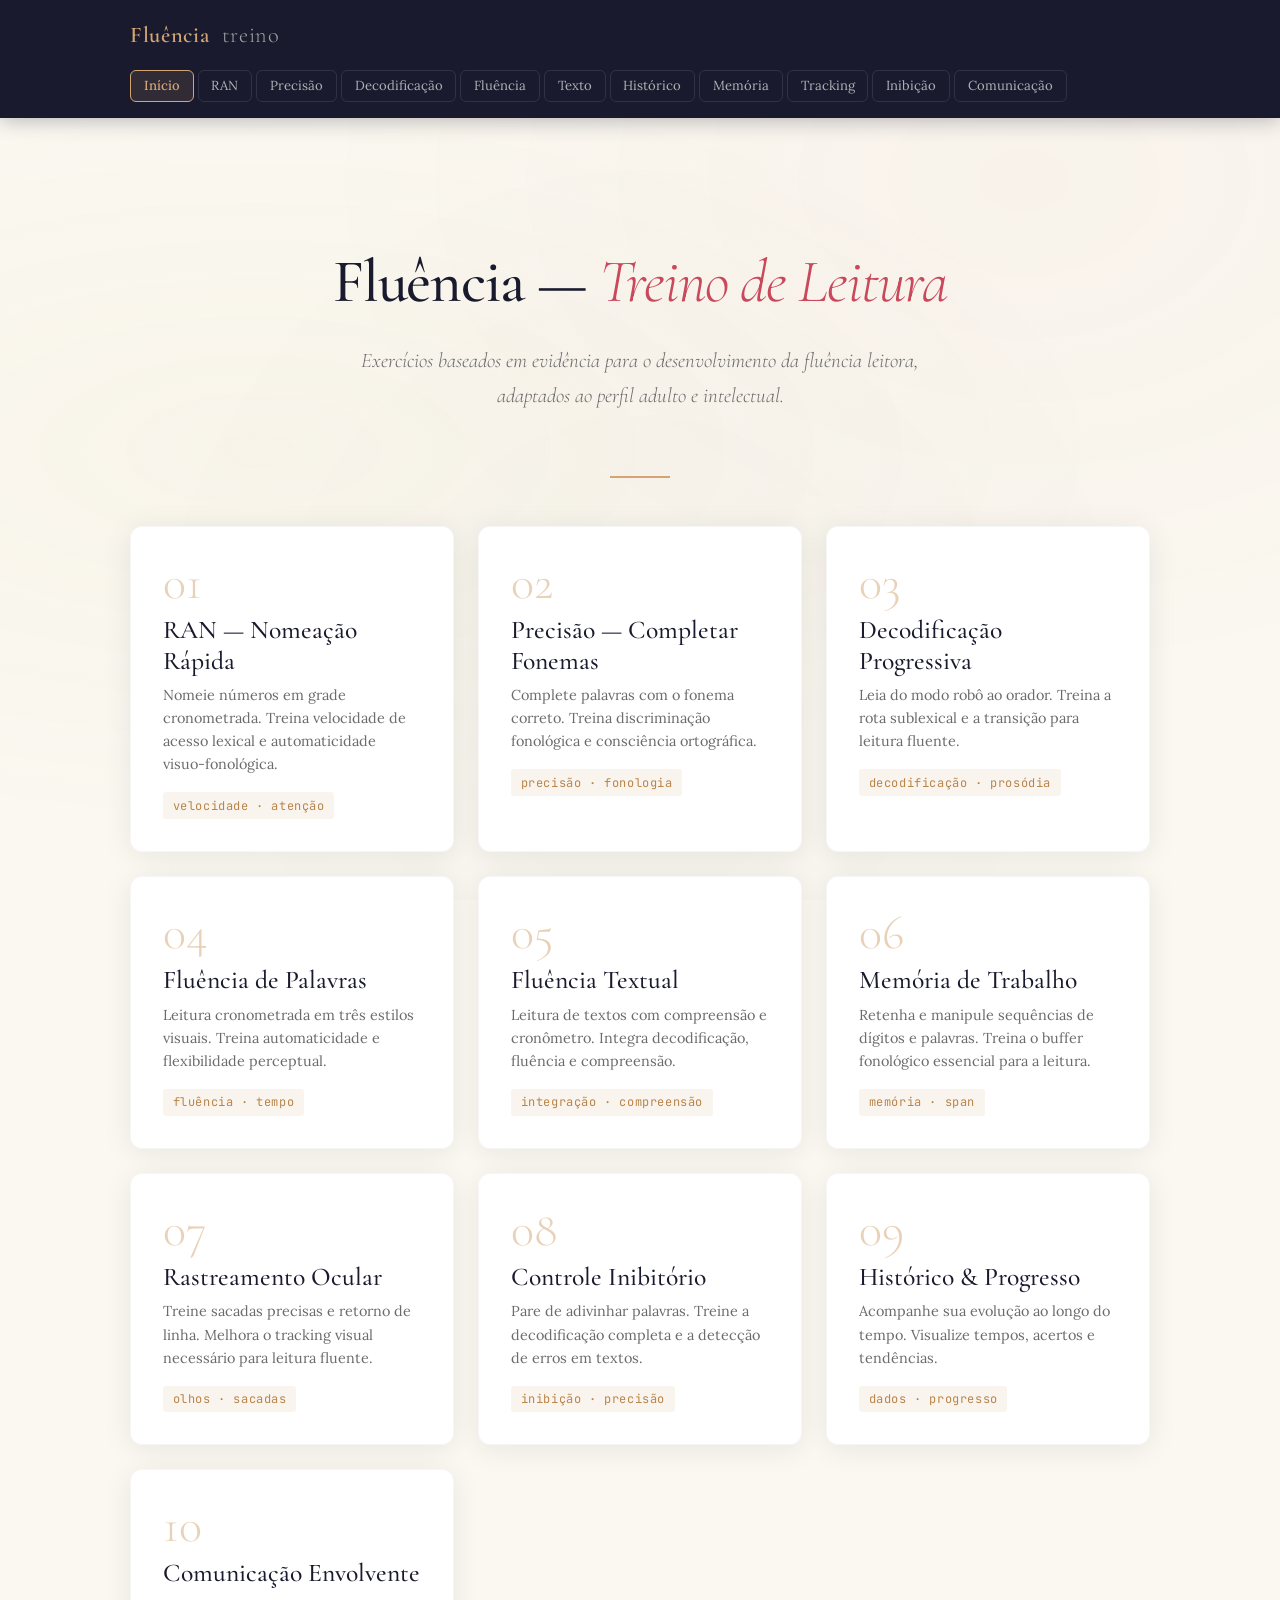
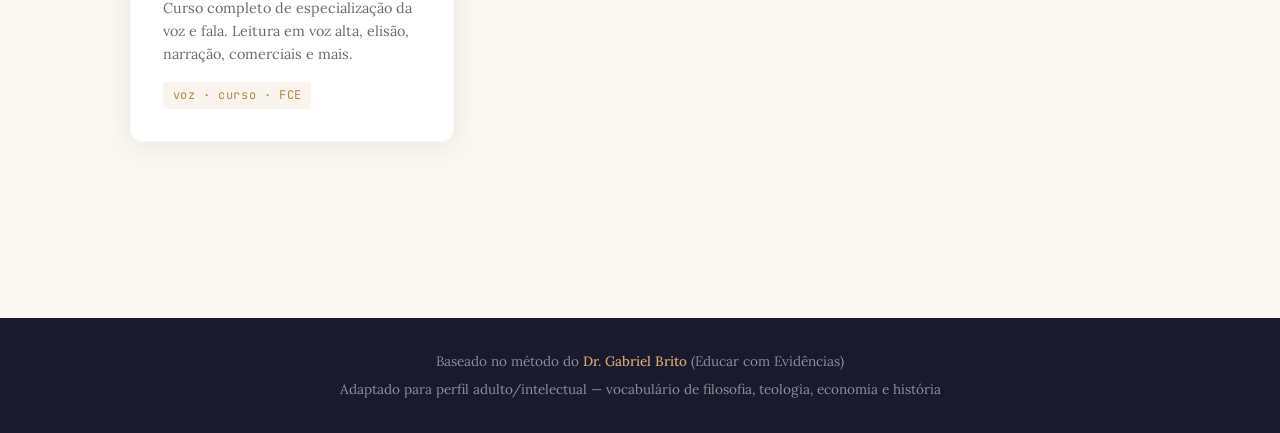
==== index.html @ 3cef6887 "Initial commit: dyslexiapp Co-Authored-By: Claude Opus 4.6 (1M context) <noreply@anthropic.com>" ====
<!DOCTYPE html>
<html lang="pt-BR">
<head>
<meta charset="UTF-8">
<meta name="viewport" content="width=device-width, initial-scale=1.0">
<title>Fluência — Treino de Leitura</title>
<link rel="preconnect" href="https://fonts.googleapis.com">
<link rel="preconnect" href="https://fonts.gstatic.com" crossorigin>
<link href="https://fonts.googleapis.com/css2?family=Cormorant+Garamond:ital,wght@0,300;0,400;0,500;0,600;0,700;1,400;1,500&family=JetBrains+Mono:wght@400;500;700&family=Lora:ital,wght@0,400;0,500;0,600;0,700;1,400;1,500&display=swap" rel="stylesheet">
<link rel="stylesheet" href="css/style.css">
</head>
<body>

<!-- ═══════════════════════════════════════════
     HEADER
     ═══════════════════════════════════════════ -->
<header>
  <div class="container">
    <div class="logo" onclick="showSection('home')">Fluência <span>treino</span></div>
    <nav id="main-nav">
      <button onclick="showSection('home')" class="active" data-section="home">Início</button>
      <button onclick="showSection('ran')" data-section="ran">RAN</button>
      <button onclick="showSection('precisao')" data-section="precisao">Precisão</button>
      <button onclick="showSection('decodificacao')" data-section="decodificacao">Decodificação</button>
      <button onclick="showSection('fluencia')" data-section="fluencia">Fluência</button>
      <button onclick="showSection('texto')" data-section="texto">Texto</button>
      <button onclick="showSection('historico')" data-section="historico">Histórico</button>
      <button onclick="showSection('memoria')" data-section="memoria">Memória</button>
      <button onclick="showSection('tracking')" data-section="tracking">Tracking</button>
      <button onclick="showSection('inibicao')" data-section="inibicao">Inibição</button>
      <button onclick="window.location.href='comunicacao-envolvente.html'" data-section="fce">Comunicação</button>
    </nav>
  </div>
</header>

<!-- ═══════════════════════════════════════════
     HOME
     ═══════════════════════════════════════════ -->
<div class="container">
  <section id="sec-home" class="section active">
    <div class="hero">
      <h1>Fluência — <em>Treino de Leitura</em></h1>
      <p class="hero-subtitle">Exercícios baseados em evidência para o desenvolvimento da fluência leitora, adaptados ao perfil adulto e intelectual.</p>
    </div>

    <div class="cards-grid">
      <div class="card" onclick="showSection('ran')">
        <div class="card-number">01</div>
        <h3>RAN — Nomeação Rápida</h3>
        <p>Nomeie números em grade cronometrada. Treina velocidade de acesso lexical e automaticidade visuo-fonológica.</p>
        <span class="card-tag">velocidade · atenção</span>
      </div>
      <div class="card" onclick="showSection('precisao')">
        <div class="card-number">02</div>
        <h3>Precisão — Completar Fonemas</h3>
        <p>Complete palavras com o fonema correto. Treina discriminação fonológica e consciência ortográfica.</p>
        <span class="card-tag">precisão · fonologia</span>
      </div>
      <div class="card" onclick="showSection('decodificacao')">
        <div class="card-number">03</div>
        <h3>Decodificação Progressiva</h3>
        <p>Leia do modo robô ao orador. Treina a rota sublexical e a transição para leitura fluente.</p>
        <span class="card-tag">decodificação · prosódia</span>
      </div>
      <div class="card" onclick="showSection('fluencia')">
        <div class="card-number">04</div>
        <h3>Fluência de Palavras</h3>
        <p>Leitura cronometrada em três estilos visuais. Treina automaticidade e flexibilidade perceptual.</p>
        <span class="card-tag">fluência · tempo</span>
      </div>
      <div class="card" onclick="showSection('texto')">
        <div class="card-number">05</div>
        <h3>Fluência Textual</h3>
        <p>Leitura de textos com compreensão e cronômetro. Integra decodificação, fluência e compreensão.</p>
        <span class="card-tag">integração · compreensão</span>
      </div>
      <div class="card" onclick="showSection('memoria')">
        <div class="card-number">06</div>
        <h3>Memória de Trabalho</h3>
        <p>Retenha e manipule sequências de dígitos e palavras. Treina o buffer fonológico essencial para a leitura.</p>
        <span class="card-tag">memória · span</span>
      </div>
      <div class="card" onclick="showSection('tracking')">
        <div class="card-number">07</div>
        <h3>Rastreamento Ocular</h3>
        <p>Treine sacadas precisas e retorno de linha. Melhora o tracking visual necessário para leitura fluente.</p>
        <span class="card-tag">olhos · sacadas</span>
      </div>
      <div class="card" onclick="showSection('inibicao')">
        <div class="card-number">08</div>
        <h3>Controle Inibitório</h3>
        <p>Pare de adivinhar palavras. Treine a decodificação completa e a detecção de erros em textos.</p>
        <span class="card-tag">inibição · precisão</span>
      </div>
      <div class="card" onclick="showSection('historico')">
        <div class="card-number">09</div>
        <h3>Histórico & Progresso</h3>
        <p>Acompanhe sua evolução ao longo do tempo. Visualize tempos, acertos e tendências.</p>
        <span class="card-tag">dados · progresso</span>
      </div>
      <div class="card" onclick="window.location.href='comunicacao-envolvente.html'">
        <div class="card-number">10</div>
        <h3>Comunicação Envolvente</h3>
        <p>Curso completo de especialização da voz e fala. Leitura em voz alta, elisão, narração, comerciais e mais.</p>
        <span class="card-tag">voz · curso · FCE</span>
      </div>
    </div>
  </section>

  <!-- ═══════════════════════════════════════════
       RAN
       ═══════════════════════════════════════════ -->
  <section id="sec-ran" class="section">
    <button class="back-btn" onclick="showSection('home')">← Voltar ao início</button>
    <div class="section-header">
      <h2>RAN — Nomeação Automática Rápida</h2>
      <p>Leia cada número da esquerda para a direita, linha por linha, o mais rápido que puder. Cronometre do primeiro ao último item.</p>
    </div>

    <div class="module-selector" id="ran-levels">
      <button class="module-btn active" onclick="setRanLevel(0)">Nível 1</button>
      <button class="module-btn" onclick="setRanLevel(1)">Nível 2</button>
      <button class="module-btn" onclick="setRanLevel(2)">Nível 3</button>
    </div>

    <div class="info-box">
      <strong>Instrução:</strong> "Leia cada número da esquerda para a direita, linha por linha, sem pular nenhum. Comece quando disser <em>Já</em>."
    </div>

    <div class="ran-grid" id="ran-grid"></div>

    <div class="controls">
      <div class="timer-display" id="ran-timer">00:00.0</div>
      <button class="btn btn-primary" id="ran-start-btn" onclick="toggleRanTimer()">Iniciar</button>
      <button class="btn btn-outline" onclick="generateRan()">Nova ficha</button>
    </div>

    <div class="controls">
      <div class="counter">
        <span class="counter-label">Erros</span>
        <button onclick="adjustCounter('ran-errors', -1)">−</button>
        <span class="counter-value" id="ran-errors">0</span>
        <button onclick="adjustCounter('ran-errors', 1)">+</button>
      </div>
      <div class="counter">
        <span class="counter-label">Autocorr.</span>
        <button onclick="adjustCounter('ran-autocorr', -1)">−</button>
        <span class="counter-value" id="ran-autocorr">0</span>
        <button onclick="adjustCounter('ran-autocorr', 1)">+</button>
      </div>
      <button class="btn btn-gold btn-sm" onclick="saveRanAttempt()">Salvar tentativa</button>
    </div>

    <div class="history-section" id="ran-history"></div>
  </section>

  <!-- ═══════════════════════════════════════════
       PRECISÃO
       ═══════════════════════════════════════════ -->
  <section id="sec-precisao" class="section">
    <button class="back-btn" onclick="showSection('home')">← Voltar ao início</button>
    <div class="section-header">
      <h2>Precisão — Completar Fonemas</h2>
      <p>Complete cada palavra com o fonema correto. Clique na opção que preenche a lacuna.</p>
    </div>

    <div class="module-selector" id="precisao-modules"></div>

    <div id="precisao-score" class="score-display hidden">
      <span class="score-num" id="precisao-correct">0</span>
      <span class="score-total">/ <span id="precisao-total">0</span></span>
    </div>

    <div class="precisao-grid" id="precisao-grid"></div>

    <div class="controls">
      <button class="btn btn-outline" onclick="resetPrecisao()">Recomeçar</button>
      <button class="btn btn-gold" onclick="showPrecisaoAnswers()">Ver gabarito</button>
    </div>
  </section>

  <!-- ═══════════════════════════════════════════
       DECODIFICAÇÃO
       ═══════════════════════════════════════════ -->
  <section id="sec-decodificacao" class="section">
    <button class="back-btn" onclick="showSection('home')">← Voltar ao início</button>
    <div class="section-header">
      <h2>Decodificação Progressiva</h2>
      <p>Clique em cada palavra para revelá-la progressivamente: robô → orador → maiúsculas.</p>
    </div>

    <div class="module-selector" id="decode-modules"></div>

    <div class="info-box">
      <strong>Método:</strong> Clique em cada palavra para avançar. Primeiro leia como um <strong>robô</strong> (sílaba por sílaba), depois como um <strong>orador</strong> (fluente), depois em <strong>MAIÚSCULAS</strong>.
    </div>

    <div class="controls">
      <div class="timer-display" id="decode-timer">00:00.0</div>
      <button class="btn btn-primary" id="decode-start-btn" onclick="toggleDecodeTimer()">Iniciar</button>
      <button class="btn btn-outline" onclick="resetDecode()">Reiniciar</button>
    </div>

    <div class="decode-header">
      <span></span>
      <span>Robô</span>
      <span>Orador</span>
      <span>Maiúsculas</span>
    </div>
    <div class="decode-table" id="decode-table"></div>
  </section>

  <!-- ═══════════════════════════════════════════
       FLUÊNCIA DE PALAVRAS
       ═══════════════════════════════════════════ -->
  <section id="sec-fluencia" class="section">
    <button class="back-btn" onclick="showSection('home')">← Voltar ao início</button>
    <div class="section-header">
      <h2>Fluência de Palavras</h2>
      <p>Leia as palavras o mais rápido possível em cada estilo visual. Registre 3 tentativas.</p>
    </div>

    <div class="module-selector" id="fluencia-modules"></div>

    <div class="controls">
      <div class="timer-display" id="fluencia-timer">00:00.0</div>
      <button class="btn btn-primary" id="fluencia-start-btn" onclick="toggleFluenciaTimer()">Iniciar</button>
      <button class="btn btn-gold btn-sm" onclick="saveFluenciaAttempt()">Salvar tentativa</button>
    </div>

    <div class="attempt-tracker" id="fluencia-attempts">
      <div class="attempt-card active"><span class="attempt-label">Tentativa 1</span><span class="attempt-time" id="fluencia-t1">—</span><span class="attempt-stars" id="fluencia-s1"></span></div>
      <div class="attempt-card"><span class="attempt-label">Tentativa 2</span><span class="attempt-time" id="fluencia-t2">—</span><span class="attempt-stars" id="fluencia-s2"></span></div>
      <div class="attempt-card"><span class="attempt-label">Tentativa 3</span><span class="attempt-time" id="fluencia-t3">—</span><span class="attempt-stars" id="fluencia-s3"></span></div>
    </div>

    <div class="fluencia-columns" id="fluencia-columns"></div>
  </section>

  <!-- ═══════════════════════════════════════════
       FLUÊNCIA TEXTUAL
       ═══════════════════════════════════════════ -->
  <section id="sec-texto" class="section">
    <button class="back-btn" onclick="showSection('home')">← Voltar ao início</button>
    <div class="section-header">
      <h2>Fluência Textual + Compreensão</h2>
      <p>Leia o texto cronometrando. Após a leitura, responda às perguntas de compreensão.</p>
    </div>

    <div class="module-selector" id="texto-modules"></div>

    <div class="controls">
      <div class="timer-display" id="texto-timer">00:00.0</div>
      <button class="btn btn-primary" id="texto-start-btn" onclick="toggleTextoTimer()">Iniciar leitura</button>
      <button class="btn btn-rose btn-sm" onclick="finishTextoReading()">Terminei</button>
    </div>

    <div class="text-passage" id="texto-passage"></div>

    <div class="text-stats" id="texto-stats" style="display:none">
      <div class="text-stat"><span class="text-stat-value" id="texto-wpm">—</span><span class="text-stat-label">palavras/min</span></div>
      <div class="text-stat"><span class="text-stat-value" id="texto-words">—</span><span class="text-stat-label">palavras</span></div>
      <div class="text-stat"><span class="text-stat-value" id="texto-time-final">—</span><span class="text-stat-label">tempo</span></div>
    </div>

    <div class="questions-container" id="texto-questions"></div>

    <!-- Checklist Metacognitivo -->
    <div class="checklist" id="checklist-section" style="display:none">
      <h3>Checklist Metacognitivo</h3>
      <div id="checklist-items"></div>
      <div class="mt-3">
        <button class="btn btn-gold" onclick="saveChecklist()">Salvar autoavaliação</button>
      </div>
    </div>
  </section>

  <!-- ═══════════════════════════════════════════
       MEMÓRIA DE TRABALHO
       ═══════════════════════════════════════════ -->
  <section id="sec-memoria" class="section">
    <button class="back-btn" onclick="showSection('home')">← Voltar ao início</button>
    <div class="section-header">
      <h2>Memória de Trabalho</h2>
      <p>Retenha sequências na memória e reproduza-as. A dificuldade aumenta progressivamente.</p>
    </div>

    <div class="module-selector" id="memoria-levels">
      <button class="module-btn active" onclick="setMemoriaLevel(0)">Span Direto (dígitos)</button>
      <button class="module-btn" onclick="setMemoriaLevel(1)">Span Inverso (dígitos)</button>
      <button class="module-btn" onclick="setMemoriaLevel(2)">Span de Palavras</button>
    </div>

    <div class="info-box" id="memoria-info">
      <strong>Instrução:</strong> Observe a sequência que aparecerá. Quando ela desaparecer, digite os itens <strong>na mesma ordem</strong>.
    </div>

    <div class="span-progress" id="memoria-progress"></div>

    <div class="memoria-display" id="memoria-display">
      <span class="memoria-ready">Pressione "Iniciar" para começar</span>
    </div>

    <div class="memoria-input-row" id="memoria-inputs"></div>

    <div class="controls" style="justify-content: center;">
      <button class="btn btn-primary" id="memoria-start-btn" onclick="startMemoria()">Iniciar</button>
      <button class="btn btn-gold btn-sm" id="memoria-check-btn" onclick="checkMemoria()" style="display:none">Verificar</button>
    </div>

    <div class="memoria-stats" id="memoria-stats" style="display:none">
      <div class="memoria-stat"><span class="memoria-stat-value" id="mem-span-max">—</span><span class="memoria-stat-label">span máximo</span></div>
      <div class="memoria-stat"><span class="memoria-stat-value" id="mem-acertos">—</span><span class="memoria-stat-label">acertos</span></div>
      <div class="memoria-stat"><span class="memoria-stat-value" id="mem-tentativas">—</span><span class="memoria-stat-label">tentativas</span></div>
    </div>

    <div class="history-section" id="memoria-history"></div>
  </section>

  <!-- ═══════════════════════════════════════════
       RASTREAMENTO OCULAR
       ═══════════════════════════════════════════ -->
  <section id="sec-tracking" class="section">
    <button class="back-btn" onclick="showSection('home')">← Voltar ao início</button>
    <div class="section-header">
      <h2>Rastreamento Ocular</h2>
      <p>Treine sacadas precisas, busca visual e retorno de linha para leitura mais fluente.</p>
    </div>

    <div class="module-selector" id="tracking-levels">
      <button class="module-btn active" onclick="setTrackingLevel(0)">Trilha Numérica</button>
      <button class="module-btn" onclick="setTrackingLevel(1)">Trilha Alternada (A1B2)</button>
      <button class="module-btn" onclick="setTrackingLevel(2)">Leitura Guiada</button>
    </div>

    <div class="info-box" id="tracking-info">
      <strong>Instrução:</strong> Encontre e clique nos números em <strong>ordem crescente</strong> (1, 2, 3...) o mais rápido possível.
    </div>

    <div class="controls">
      <div class="timer-display" id="tracking-timer">00:00.0</div>
      <button class="btn btn-primary" id="tracking-start-btn" onclick="toggleTrackingTimer()">Iniciar</button>
      <button class="btn btn-outline" onclick="resetTracking()">Nova trilha</button>
      <div class="counter">
        <span class="counter-label">Erros</span>
        <span class="counter-value" id="tracking-errors">0</span>
      </div>
    </div>

    <div id="tracking-area"></div>

    <div class="controls" style="display:none" id="tracking-save-row">
      <button class="btn btn-gold btn-sm" onclick="saveTrackingAttempt()">Salvar tentativa</button>
    </div>

    <div class="history-section" id="tracking-history"></div>
  </section>

  <!-- ═══════════════════════════════════════════
       CONTROLE INIBITÓRIO
       ═══════════════════════════════════════════ -->
  <section id="sec-inibicao" class="section">
    <button class="back-btn" onclick="showSection('home')">← Voltar ao início</button>
    <div class="section-header">
      <h2>Controle Inibitório</h2>
      <p>Treine a resistência à adivinhação e force a decodificação completa de cada palavra.</p>
    </div>

    <div class="module-selector" id="inibicao-levels">
      <button class="module-btn active" onclick="setInibicaoLevel(0)">Pseudopalavras</button>
      <button class="module-btn" onclick="setInibicaoLevel(1)">Pares Mínimos</button>
      <button class="module-btn" onclick="setInibicaoLevel(2)">Caça-erros</button>
    </div>

    <div class="info-box" id="inibicao-info">
      <strong>Instrução:</strong> Leia cada pseudopalavra em voz alta, sílaba por sílaba. Clique após ler para marcar como lida.
    </div>

    <div class="controls" id="inibicao-controls">
      <div class="timer-display" id="inibicao-timer">00:00.0</div>
      <button class="btn btn-primary" id="inibicao-start-btn" onclick="toggleInibicaoTimer()">Iniciar</button>
      <button class="btn btn-outline" onclick="resetInibicao()">Recomeçar</button>
    </div>

    <div id="inibicao-area"></div>

    <div id="inibicao-score" class="score-display hidden" style="margin-top:1rem">
      <span class="score-num" id="inibicao-correct">0</span>
      <span class="score-total">/ <span id="inibicao-total">0</span></span>
    </div>

    <div class="controls" style="display:none" id="inibicao-save-row">
      <button class="btn btn-gold btn-sm" onclick="saveInibicaoAttempt()">Salvar tentativa</button>
    </div>

    <div class="history-section" id="inibicao-history"></div>
  </section>

  <!-- ═══════════════════════════════════════════
       HISTÓRICO
       ═══════════════════════════════════════════ -->
  <section id="sec-historico" class="section">
    <button class="back-btn" onclick="showSection('home')">← Voltar ao início</button>
    <div class="section-header">
      <h2>Histórico & Progresso</h2>
      <p>Acompanhe a evolução dos seus tempos e acertos ao longo das sessões.</p>
    </div>

    <div class="module-selector">
      <button class="module-btn active" onclick="showHistory('ran')" id="hist-btn-ran">RAN</button>
      <button class="module-btn" onclick="showHistory('precisao')" id="hist-btn-precisao">Precisão</button>
      <button class="module-btn" onclick="showHistory('fluencia')" id="hist-btn-fluencia">Fluência</button>
      <button class="module-btn" onclick="showHistory('texto')" id="hist-btn-texto">Texto</button>
    </div>

    <div id="historico-content"></div>

    <div class="mt-3">
      <button class="btn btn-outline btn-sm" onclick="exportData()">Exportar dados (JSON)</button>
      <button class="btn btn-outline btn-sm" onclick="clearHistory()" style="margin-left:0.5rem; color: var(--rose);">Limpar histórico</button>
    </div>
  </section>
</div>

<!-- ═══════════════════════════════════════════
     FOOTER
     ═══════════════════════════════════════════ -->
<footer>
  <p>Baseado no método do <strong>Dr. Gabriel Brito</strong> (Educar com Evidências)</p>
  <p style="margin-top:0.3rem;">Adaptado para perfil adulto/intelectual — vocabulário de filosofia, teologia, economia e história</p>
</footer>

<!-- ═══════════════════════════════════════════
     JAVASCRIPT
     ═══════════════════════════════════════════ -->
<script src="js/data.js"></script>
<script src="js/timer.js"></script>
<script src="js/ran.js"></script>
<script src="js/precisao.js"></script>
<script src="js/decodificacao.js"></script>
<script src="js/fluencia.js"></script>
<script src="js/texto.js"></script>
<script src="js/historico.js"></script>
<script src="js/app.js"></script>
</body>
</html>
---- css/style.css ----
/* ═══════════════════════════════════════════
   DESIGN SYSTEM — SCHOLARLY WARMTH
   ═══════════════════════════════════════════ */
:root {
  --navy: #1a1a2e;
  --navy-light: #2a2a4a;
  --navy-muted: #3d3d5c;
  --gold: #d4a574;
  --gold-light: #e8c9a0;
  --gold-dark: #b8854a;
  --cream: #faf8f0;
  --cream-dark: #f0ead8;
  --cream-deeper: #e6dfc8;
  --rose: #c9485b;
  --rose-light: #d4707f;
  --rose-muted: #e8a0aa;
  --green: #5a8a6a;
  --green-light: #7aaa8a;
  --text: #2c2c2c;
  --text-muted: #6b6b6b;
  --text-light: #999;
  --shadow-soft: 0 2px 20px rgba(26,26,46,0.06);
  --shadow-card: 0 4px 30px rgba(26,26,46,0.08);
  --shadow-hover: 0 8px 40px rgba(26,26,46,0.12);
  --radius: 6px;
  --radius-lg: 12px;
  --transition: 0.3s cubic-bezier(0.4, 0, 0.2, 1);
  --font-display: 'Cormorant Garamond', Georgia, serif;
  --font-body: 'Lora', Georgia, serif;
  --font-mono: 'JetBrains Mono', 'Courier New', monospace;
}

*, *::before, *::after { box-sizing: border-box; margin: 0; padding: 0; }

html { scroll-behavior: smooth; }

body {
  font-family: var(--font-body);
  background: var(--cream);
  color: var(--text);
  line-height: 1.7;
  font-size: 16px;
  min-height: 100vh;
  overflow-x: hidden;
}

/* Subtle parchment texture overlay */
body::before {
  content: '';
  position: fixed;
  inset: 0;
  background:
    radial-gradient(ellipse at 20% 50%, rgba(212,165,116,0.04) 0%, transparent 60%),
    radial-gradient(ellipse at 80% 20%, rgba(201,72,91,0.03) 0%, transparent 50%),
    radial-gradient(ellipse at 50% 80%, rgba(26,26,46,0.02) 0%, transparent 60%);
  pointer-events: none;
  z-index: 0;
}

/* ═══════════════════════════════════════════
   TYPOGRAPHY
   ═══════════════════════════════════════════ */
h1, h2, h3, h4 { font-family: var(--font-display); font-weight: 500; line-height: 1.2; }
h1 { font-size: clamp(2.2rem, 5vw, 3.8rem); letter-spacing: -0.02em; }
h2 { font-size: clamp(1.6rem, 3vw, 2.4rem); letter-spacing: -0.01em; }
h3 { font-size: clamp(1.2rem, 2vw, 1.6rem); }

/* ═══════════════════════════════════════════
   LAYOUT
   ═══════════════════════════════════════════ */
.container {
  max-width: 1100px;
  margin: 0 auto;
  padding: 0 clamp(1rem, 4vw, 2.5rem);
  position: relative;
  z-index: 1;
}

/* ═══════════════════════════════════════════
   HEADER & NAV
   ═══════════════════════════════════════════ */
header {
  background: var(--navy);
  color: var(--cream);
  padding: 1rem 0;
  position: sticky;
  top: 0;
  z-index: 100;
  box-shadow: 0 2px 20px rgba(26,26,46,0.3);
}

header .container {
  display: flex;
  align-items: center;
  justify-content: space-between;
  gap: 1rem;
  flex-wrap: wrap;
}

.logo {
  font-family: var(--font-display);
  font-size: 1.4rem;
  font-weight: 600;
  color: var(--gold);
  cursor: pointer;
  letter-spacing: 0.03em;
  white-space: nowrap;
}

.logo span { color: var(--cream); font-weight: 300; opacity: 0.6; margin-left: 0.3em; }

nav { display: flex; gap: 0.25rem; flex-wrap: wrap; }

nav button {
  font-family: var(--font-body);
  font-size: 0.82rem;
  padding: 0.4rem 0.8rem;
  border: 1px solid rgba(255,255,255,0.1);
  background: transparent;
  color: rgba(255,255,255,0.65);
  border-radius: var(--radius);
  cursor: pointer;
  transition: var(--transition);
  white-space: nowrap;
}

nav button:hover { color: var(--gold-light); border-color: var(--gold); background: rgba(212,165,116,0.08); }
nav button.active { color: var(--gold); border-color: var(--gold); background: rgba(212,165,116,0.12); font-weight: 500; }

/* ═══════════════════════════════════════════
   HERO / HOME
   ═══════════════════════════════════════════ */
.hero {
  padding: clamp(3rem, 8vw, 6rem) 0 clamp(2rem, 5vw, 4rem);
  text-align: center;
  position: relative;
}

.hero::after {
  content: '';
  position: absolute;
  bottom: 0;
  left: 50%;
  transform: translateX(-50%);
  width: 60px;
  height: 2px;
  background: var(--gold);
}

.hero h1 {
  color: var(--navy);
  margin-bottom: 0.4em;
}

.hero h1 em {
  font-style: italic;
  color: var(--rose);
  font-weight: 300;
}

.hero-subtitle {
  font-family: var(--font-display);
  font-size: clamp(1rem, 2vw, 1.3rem);
  color: var(--text-muted);
  max-width: 600px;
  margin: 0 auto;
  font-weight: 300;
  font-style: italic;
}

/* ═══════════════════════════════════════════
   CARDS GRID
   ═══════════════════════════════════════════ */
.cards-grid {
  display: grid;
  grid-template-columns: repeat(auto-fill, minmax(300px, 1fr));
  gap: 1.5rem;
  padding: clamp(2rem, 4vw, 3rem) 0;
}

.card {
  background: white;
  border-radius: var(--radius-lg);
  padding: 2rem;
  box-shadow: var(--shadow-card);
  cursor: pointer;
  transition: var(--transition);
  border: 1px solid rgba(26,26,46,0.04);
  position: relative;
  overflow: hidden;
}

.card::before {
  content: '';
  position: absolute;
  top: 0;
  left: 0;
  right: 0;
  height: 3px;
  background: linear-gradient(90deg, var(--gold), var(--rose));
  opacity: 0;
  transition: var(--transition);
}

.card:hover {
  transform: translateY(-4px);
  box-shadow: var(--shadow-hover);
}

.card:hover::before { opacity: 1; }

.card-number {
  font-family: var(--font-display);
  font-size: 3rem;
  font-weight: 300;
  color: var(--gold);
  line-height: 1;
  margin-bottom: 0.5rem;
  opacity: 0.5;
}

.card h3 { color: var(--navy); margin-bottom: 0.5rem; }

.card p { font-size: 0.9rem; color: var(--text-muted); line-height: 1.6; }

.card-tag {
  display: inline-block;
  margin-top: 1rem;
  font-size: 0.75rem;
  font-family: var(--font-mono);
  color: var(--gold-dark);
  background: rgba(212,165,116,0.12);
  padding: 0.2rem 0.6rem;
  border-radius: 3px;
  letter-spacing: 0.05em;
}

/* ═══════════════════════════════════════════
   SECTIONS (Exercise Pages)
   ═══════════════════════════════════════════ */
.section {
  display: none;
  padding: 2rem 0 4rem;
  animation: fadeIn 0.4s ease;
}

.section.active { display: block; }

@keyframes fadeIn { from { opacity: 0; transform: translateY(10px); } to { opacity: 1; transform: translateY(0); } }

.section-header {
  margin-bottom: 2rem;
  padding-bottom: 1.5rem;
  border-bottom: 1px solid var(--cream-deeper);
}

.section-header h2 { color: var(--navy); margin-bottom: 0.3rem; }

.section-header p { color: var(--text-muted); font-size: 0.95rem; }

.back-btn {
  font-family: var(--font-body);
  font-size: 0.85rem;
  color: var(--text-muted);
  background: none;
  border: none;
  cursor: pointer;
  padding: 0.3rem 0;
  margin-bottom: 1rem;
  display: inline-flex;
  align-items: center;
  gap: 0.4rem;
  transition: var(--transition);
}

.back-btn:hover { color: var(--navy); }

/* ═══════════════════════════════════════════
   MODULE SELECTOR
   ═══════════════════════════════════════════ */
.module-selector {
  display: flex;
  gap: 0.5rem;
  flex-wrap: wrap;
  margin-bottom: 2rem;
}

.module-btn {
  font-family: var(--font-body);
  font-size: 0.75rem;
  padding: 0.35rem 0.7rem;
  border: 1px solid var(--cream-deeper);
  background: white;
  color: var(--text-muted);
  border-radius: var(--radius);
  cursor: pointer;
  transition: var(--transition);
}

.module-selector { gap: 0.35rem; }

.module-btn:hover { border-color: var(--gold); color: var(--gold-dark); }
.module-btn.active { border-color: var(--navy); background: var(--navy); color: var(--cream); }

/* Language groups inside module selectors */
.module-group {
  width: 100%;
  margin-bottom: 1rem;
}
.module-group:last-child { margin-bottom: 0; }
.module-group-label {
  font-family: var(--font-display);
  font-size: 0.85rem;
  font-weight: 600;
  color: var(--navy-muted);
  text-transform: uppercase;
  letter-spacing: 0.08em;
  margin-bottom: 0.4rem;
  padding-bottom: 0.25rem;
  border-bottom: 1px solid var(--cream-deeper);
}
.module-group-buttons {
  display: flex;
  gap: 0.35rem;
  flex-wrap: wrap;
}

/* ═══════════════════════════════════════════
   RAN EXERCISE
   ═══════════════════════════════════════════ */
.ran-grid {
  display: grid;
  grid-template-columns: repeat(5, 1fr);
  gap: 0.5rem;
  margin: 1.5rem 0;
  max-width: 700px;
}

.ran-cell {
  font-family: var(--font-display);
  font-size: clamp(1.4rem, 3vw, 2rem);
  font-weight: 600;
  text-align: center;
  padding: 0.6rem 0.3rem;
  color: var(--navy);
  background: white;
  border-radius: var(--radius);
  border: 1px solid var(--cream-deeper);
  user-select: none;
  transition: var(--transition);
}

.ran-cell:hover { background: var(--cream-dark); }

.ran-row-num {
  font-family: var(--font-mono);
  font-size: 0.7rem;
  color: var(--text-light);
  display: flex;
  align-items: center;
  justify-content: center;
}

/* ═══════════════════════════════════════════
   TIMER & CONTROLS
   ═══════════════════════════════════════════ */
.controls {
  display: flex;
  align-items: center;
  gap: 1rem;
  flex-wrap: wrap;
  margin: 1.5rem 0;
}

.timer-display {
  font-family: var(--font-mono);
  font-size: 2rem;
  font-weight: 700;
  color: var(--navy);
  min-width: 120px;
  letter-spacing: 0.05em;
}

.timer-display.running { color: var(--rose); }

.btn {
  font-family: var(--font-body);
  font-size: 0.9rem;
  padding: 0.6rem 1.4rem;
  border: none;
  border-radius: var(--radius);
  cursor: pointer;
  transition: var(--transition);
  font-weight: 500;
}

.btn-primary {
  background: var(--navy);
  color: var(--cream);
}

.btn-primary:hover { background: var(--navy-light); }

.btn-gold {
  background: var(--gold);
  color: var(--navy);
}

.btn-gold:hover { background: var(--gold-dark); color: white; }

.btn-outline {
  background: transparent;
  color: var(--navy);
  border: 1px solid var(--cream-deeper);
}

.btn-outline:hover { border-color: var(--navy); }

.btn-rose {
  background: var(--rose);
  color: white;
}

.btn-rose:hover { background: #b03a4c; }

.btn-sm { font-size: 0.8rem; padding: 0.4rem 0.8rem; }

.btn:disabled { opacity: 0.4; cursor: not-allowed; }

/* Counter */
.counter {
  display: inline-flex;
  align-items: center;
  gap: 0.3rem;
  background: white;
  border: 1px solid var(--cream-deeper);
  border-radius: var(--radius);
  padding: 0.2rem;
}

.counter-label {
  font-size: 0.75rem;
  color: var(--text-muted);
  padding: 0 0.5rem;
  font-family: var(--font-mono);
  text-transform: uppercase;
  letter-spacing: 0.08em;
}

.counter button {
  width: 30px;
  height: 30px;
  border: none;
  background: var(--cream);
  color: var(--navy);
  font-size: 1.1rem;
  border-radius: 4px;
  cursor: pointer;
  display: flex;
  align-items: center;
  justify-content: center;
  transition: var(--transition);
  font-family: var(--font-mono);
}

.counter button:hover { background: var(--cream-deeper); }

.counter-value {
  font-family: var(--font-mono);
  font-size: 1rem;
  font-weight: 700;
  min-width: 28px;
  text-align: center;
  color: var(--navy);
}

/* ═══════════════════════════════════════════
   PRECISÃO EXERCISE
   ═══════════════════════════════════════════ */
.precisao-grid {
  display: grid;
  grid-template-columns: repeat(auto-fill, minmax(280px, 1fr));
  gap: 0.8rem;
  margin: 1.5rem 0;
}

.precisao-item {
  display: flex;
  align-items: center;
  gap: 0.5rem;
  background: white;
  border: 1px solid var(--cream-deeper);
  border-radius: var(--radius);
  padding: 0.8rem 1rem;
  transition: var(--transition);
}

.precisao-item.correct { border-color: var(--green); background: rgba(90,138,106,0.05); }
.precisao-item.wrong { border-color: var(--rose); background: rgba(201,72,91,0.05); }

.precisao-word {
  font-family: var(--font-display);
  font-size: 1.2rem;
  font-weight: 600;
  color: var(--navy);
  flex: 1;
}

.precisao-word .blank {
  display: inline-block;
  width: 1.2em;
  border-bottom: 2px solid var(--gold);
  margin: 0 0.1em;
  text-align: center;
  color: var(--rose);
  font-weight: 700;
}

.precisao-options { display: flex; gap: 0.3rem; }

.precisao-opt {
  font-family: var(--font-mono);
  font-size: 0.85rem;
  font-weight: 700;
  padding: 0.3rem 0.7rem;
  border: 1.5px solid var(--cream-deeper);
  background: var(--cream);
  color: var(--navy);
  border-radius: 4px;
  cursor: pointer;
  transition: var(--transition);
}

.precisao-opt:hover { border-color: var(--gold); background: rgba(212,165,116,0.1); }
.precisao-opt.selected { border-color: var(--navy); background: var(--navy); color: var(--cream); }
.precisao-opt.correct-answer { border-color: var(--green); background: var(--green); color: white; }
.precisao-opt.wrong-answer { border-color: var(--rose); background: var(--rose); color: white; }
.precisao-opt:disabled { cursor: not-allowed; }

/* Score display */
.score-display {
  font-family: var(--font-display);
  font-size: 1.4rem;
  color: var(--navy);
  padding: 1rem 1.5rem;
  background: white;
  border-radius: var(--radius);
  display: inline-flex;
  align-items: center;
  gap: 0.5rem;
  box-shadow: var(--shadow-soft);
}

.score-display .score-num { font-weight: 700; color: var(--green); }
.score-display .score-total { color: var(--text-muted); }

/* ═══════════════════════════════════════════
   DECODIFICAÇÃO PROGRESSIVA
   ═══════════════════════════════════════════ */
.decode-table {
  width: 100%;
  margin: 1.5rem 0;
}

.decode-row {
  display: grid;
  grid-template-columns: 2rem 1fr 1fr 1fr;
  gap: 0.5rem;
  align-items: center;
  padding: 0.8rem 0;
  border-bottom: 1px solid var(--cream-deeper);
  transition: var(--transition);
  cursor: pointer;
}

.decode-row:hover { background: rgba(212,165,116,0.04); }

.decode-num {
  font-family: var(--font-mono);
  font-size: 0.7rem;
  color: var(--text-light);
}

.decode-robot {
  font-family: var(--font-mono);
  font-size: 1.05rem;
  color: var(--navy-muted);
  letter-spacing: 0.15em;
  opacity: 0.3;
  transition: var(--transition);
}

.decode-orator {
  font-family: var(--font-body);
  font-size: 1.1rem;
  color: var(--navy);
  font-style: italic;
  opacity: 0.3;
  transition: var(--transition);
}

.decode-upper {
  font-family: var(--font-display);
  font-size: 1.1rem;
  font-weight: 700;
  color: var(--navy);
  text-transform: uppercase;
  letter-spacing: 0.08em;
  opacity: 0.3;
  transition: var(--transition);
}

.decode-row.step-1 .decode-robot { opacity: 1; }
.decode-row.step-2 .decode-robot,
.decode-row.step-2 .decode-orator { opacity: 1; }
.decode-row.step-3 .decode-robot,
.decode-row.step-3 .decode-orator,
.decode-row.step-3 .decode-upper { opacity: 1; }

.decode-header {
  display: grid;
  grid-template-columns: 2rem 1fr 1fr 1fr;
  gap: 0.5rem;
  padding: 0.5rem 0;
  border-bottom: 2px solid var(--navy);
  margin-bottom: 0.5rem;
}

.decode-header span {
  font-family: var(--font-mono);
  font-size: 0.7rem;
  text-transform: uppercase;
  letter-spacing: 0.1em;
  color: var(--text-muted);
}

/* ═══════════════════════════════════════════
   FLUÊNCIA DE PALAVRAS
   ═══════════════════════════════════════════ */
.fluencia-columns {
  display: grid;
  grid-template-columns: repeat(3, 1fr);
  gap: 2rem;
  margin: 1.5rem 0;
}

.fluencia-col {
  background: white;
  border-radius: var(--radius-lg);
  padding: 1.5rem;
  box-shadow: var(--shadow-soft);
}

.fluencia-col-header {
  font-family: var(--font-mono);
  font-size: 0.7rem;
  text-transform: uppercase;
  letter-spacing: 0.1em;
  color: var(--text-light);
  margin-bottom: 1rem;
  padding-bottom: 0.5rem;
  border-bottom: 1px solid var(--cream-deeper);
}

.fluencia-word {
  padding: 0.35rem 0;
  font-size: 1.05rem;
  line-height: 1.5;
}

.fluencia-col:nth-child(1) .fluencia-word {
  font-family: var(--font-mono);
  text-transform: uppercase;
  font-weight: 700;
  font-size: 0.95rem;
  letter-spacing: 0.05em;
}

.fluencia-col:nth-child(2) .fluencia-word {
  font-family: var(--font-body);
}

.fluencia-col:nth-child(3) .fluencia-word {
  font-family: var(--font-body);
  font-style: italic;
}

.attempt-tracker {
  display: flex;
  gap: 1rem;
  margin: 1.5rem 0;
  flex-wrap: wrap;
}

.attempt-card {
  background: white;
  border: 1px solid var(--cream-deeper);
  border-radius: var(--radius);
  padding: 0.8rem 1.2rem;
  min-width: 140px;
  text-align: center;
}

.attempt-card.active { border-color: var(--gold); box-shadow: 0 0 0 3px rgba(212,165,116,0.15); }

.attempt-label {
  font-family: var(--font-mono);
  font-size: 0.65rem;
  text-transform: uppercase;
  letter-spacing: 0.1em;
  color: var(--text-light);
  display: block;
  margin-bottom: 0.3rem;
}

.attempt-time {
  font-family: var(--font-mono);
  font-size: 1.4rem;
  font-weight: 700;
  color: var(--navy);
}

.attempt-stars {
  color: var(--gold);
  font-size: 0.9rem;
  margin-top: 0.2rem;
}

/* ═══════════════════════════════════════════
   FLUÊNCIA TEXTUAL
   ═══════════════════════════════════════════ */
.text-passage {
  background: white;
  border-radius: var(--radius-lg);
  padding: 2rem 2.5rem;
  margin: 1.5rem 0;
  box-shadow: var(--shadow-soft);
  border-left: 3px solid var(--gold);
  font-size: 1.1rem;
  line-height: 2;
  color: var(--navy);
}

.text-stats {
  display: flex;
  gap: 2rem;
  margin: 1rem 0;
  flex-wrap: wrap;
}

.text-stat {
  text-align: center;
}

.text-stat-value {
  font-family: var(--font-mono);
  font-size: 1.8rem;
  font-weight: 700;
  color: var(--navy);
  display: block;
}

.text-stat-label {
  font-family: var(--font-mono);
  font-size: 0.65rem;
  text-transform: uppercase;
  letter-spacing: 0.1em;
  color: var(--text-light);
}

.questions-container {
  margin-top: 2rem;
  display: none;
}

.questions-container.visible { display: block; }

.question-item {
  background: white;
  border-radius: var(--radius);
  padding: 1.2rem 1.5rem;
  margin-bottom: 0.8rem;
  box-shadow: var(--shadow-soft);
}

.question-text {
  font-family: var(--font-display);
  font-size: 1.1rem;
  font-weight: 500;
  color: var(--navy);
  margin-bottom: 0.8rem;
}

.question-input {
  width: 100%;
  font-family: var(--font-body);
  font-size: 0.95rem;
  padding: 0.6rem 0.8rem;
  border: 1px solid var(--cream-deeper);
  border-radius: var(--radius);
  background: var(--cream);
  color: var(--text);
  outline: none;
  transition: var(--transition);
}

.question-input:focus { border-color: var(--gold); box-shadow: 0 0 0 3px rgba(212,165,116,0.15); }

/* ═══════════════════════════════════════════
   CHECKLIST METACOGNITIVO
   ═══════════════════════════════════════════ */
.checklist {
  background: white;
  border-radius: var(--radius-lg);
  padding: 2rem;
  box-shadow: var(--shadow-card);
  margin: 2rem 0;
}

.checklist h3 {
  color: var(--navy);
  margin-bottom: 1.5rem;
  padding-bottom: 0.8rem;
  border-bottom: 2px solid var(--cream-deeper);
}

.checklist-item {
  display: grid;
  grid-template-columns: 1fr auto;
  gap: 1rem;
  align-items: center;
  padding: 0.7rem 0;
  border-bottom: 1px solid var(--cream);
}

.checklist-text { font-size: 0.92rem; color: var(--text); }

.checklist-options {
  display: flex;
  gap: 0.3rem;
}

.checklist-opt {
  width: 36px;
  height: 36px;
  border: 1.5px solid var(--cream-deeper);
  border-radius: 4px;
  background: var(--cream);
  display: flex;
  align-items: center;
  justify-content: center;
  cursor: pointer;
  font-size: 0.8rem;
  transition: var(--transition);
  color: var(--text-muted);
}

.checklist-opt:hover { border-color: var(--gold); }

.checklist-opt.selected {
  border-color: var(--navy);
  background: var(--navy);
  color: var(--cream);
}

/* ═══════════════════════════════════════════
   HISTÓRICO
   ═══════════════════════════════════════════ */
.history-section {
  margin-top: 2rem;
  padding-top: 2rem;
  border-top: 1px solid var(--cream-deeper);
}

.history-section h3 { color: var(--navy); margin-bottom: 1rem; }

.history-chart {
  display: flex;
  align-items: flex-end;
  gap: 4px;
  height: 120px;
  padding: 0.5rem 0;
}

.history-bar {
  flex: 1;
  max-width: 40px;
  background: linear-gradient(to top, var(--gold), var(--gold-light));
  border-radius: 3px 3px 0 0;
  min-height: 4px;
  position: relative;
  transition: var(--transition);
}

.history-bar:hover { background: linear-gradient(to top, var(--navy), var(--navy-light)); }

.history-bar::after {
  content: attr(data-label);
  position: absolute;
  bottom: -20px;
  left: 50%;
  transform: translateX(-50%);
  font-family: var(--font-mono);
  font-size: 0.55rem;
  color: var(--text-light);
  white-space: nowrap;
}

.history-empty {
  padding: 2rem;
  text-align: center;
  color: var(--text-light);
  font-style: italic;
}

.history-table {
  width: 100%;
  border-collapse: collapse;
  margin-top: 1rem;
  font-size: 0.85rem;
}

.history-table th {
  font-family: var(--font-mono);
  font-size: 0.7rem;
  text-transform: uppercase;
  letter-spacing: 0.08em;
  color: var(--text-muted);
  padding: 0.5rem;
  text-align: left;
  border-bottom: 2px solid var(--cream-deeper);
}

.history-table td {
  padding: 0.5rem;
  border-bottom: 1px solid var(--cream);
}

/* ═══════════════════════════════════════════
   FOOTER
   ═══════════════════════════════════════════ */
footer {
  background: var(--navy);
  color: rgba(255,255,255,0.5);
  text-align: center;
  padding: 2rem;
  margin-top: 4rem;
  font-size: 0.85rem;
}

footer strong { color: var(--gold); font-weight: 500; }

footer .footer-links {
  margin-top: 0.8rem;
  display: flex;
  gap: 1rem;
  justify-content: center;
}

footer button {
  background: none;
  border: none;
  color: rgba(255,255,255,0.4);
  font-family: var(--font-body);
  font-size: 0.8rem;
  cursor: pointer;
  padding: 0.2rem;
  transition: var(--transition);
}

footer button:hover { color: var(--gold); }

/* ═══════════════════════════════════════════
   MEMÓRIA DE TRABALHO
   ═══════════════════════════════════════════ */
.memoria-display {
  display: flex;
  justify-content: center;
  align-items: center;
  min-height: 160px;
  background: white;
  border-radius: var(--radius-lg);
  box-shadow: var(--shadow-card);
  margin: 1.5rem 0;
  position: relative;
}

.memoria-item {
  font-family: var(--font-display);
  font-size: clamp(3rem, 8vw, 5rem);
  font-weight: 700;
  color: var(--navy);
  animation: memPop 0.3s ease;
}

@keyframes memPop { from { transform: scale(0.5); opacity: 0; } to { transform: scale(1); opacity: 1; } }

.memoria-item.word {
  font-size: clamp(1.8rem, 4vw, 2.8rem);
}

.memoria-ready {
  font-family: var(--font-display);
  font-size: 1.4rem;
  color: var(--text-muted);
  font-style: italic;
}

.memoria-input-row {
  display: flex;
  gap: 0.5rem;
  justify-content: center;
  flex-wrap: wrap;
  margin: 1.5rem 0;
}

.memoria-input {
  font-family: var(--font-mono);
  font-size: 1.4rem;
  font-weight: 700;
  width: 56px;
  height: 56px;
  text-align: center;
  border: 2px solid var(--cream-deeper);
  border-radius: var(--radius);
  background: white;
  color: var(--navy);
  outline: none;
  transition: var(--transition);
}

.memoria-input.word-input {
  width: 160px;
  font-size: 1rem;
}

.memoria-input:focus { border-color: var(--gold); box-shadow: 0 0 0 3px rgba(212,165,116,0.15); }
.memoria-input.correct { border-color: var(--green); background: rgba(90,138,106,0.08); }
.memoria-input.wrong { border-color: var(--rose); background: rgba(201,72,91,0.08); }

.memoria-stats {
  display: flex;
  gap: 2rem;
  justify-content: center;
  flex-wrap: wrap;
  margin: 1rem 0;
}

.memoria-stat {
  text-align: center;
}

.memoria-stat-value {
  font-family: var(--font-mono);
  font-size: 2rem;
  font-weight: 700;
  color: var(--navy);
  display: block;
}

.memoria-stat-label {
  font-family: var(--font-mono);
  font-size: 0.65rem;
  text-transform: uppercase;
  letter-spacing: 0.1em;
  color: var(--text-light);
}

.span-progress {
  display: flex;
  gap: 0.3rem;
  justify-content: center;
  margin: 1rem 0;
}

.span-dot {
  width: 12px;
  height: 12px;
  border-radius: 50%;
  background: var(--cream-deeper);
  transition: var(--transition);
}

.span-dot.active { background: var(--gold); }
.span-dot.passed { background: var(--green); }
.span-dot.failed { background: var(--rose); }

/* ═══════════════════════════════════════════
   RASTREAMENTO OCULAR
   ═══════════════════════════════════════════ */
.tracking-grid {
  position: relative;
  width: 100%;
  aspect-ratio: 16/10;
  background: white;
  border-radius: var(--radius-lg);
  box-shadow: var(--shadow-card);
  margin: 1.5rem 0;
  overflow: hidden;
  user-select: none;
}

.tracking-target {
  position: absolute;
  width: 44px;
  height: 44px;
  display: flex;
  align-items: center;
  justify-content: center;
  font-family: var(--font-mono);
  font-size: 0.9rem;
  font-weight: 700;
  color: var(--navy);
  background: var(--cream);
  border: 2px solid var(--cream-deeper);
  border-radius: 50%;
  cursor: pointer;
  transition: var(--transition);
}

.tracking-target:hover { border-color: var(--gold); background: rgba(212,165,116,0.1); }
.tracking-target.found { background: var(--green); color: white; border-color: var(--green); pointer-events: none; transform: scale(0.8); }
.tracking-target.wrong { background: var(--rose); color: white; border-color: var(--rose); animation: shake 0.3s ease; }
.tracking-target.next-hint { border-color: var(--gold); box-shadow: 0 0 0 4px rgba(212,165,116,0.2); }

@keyframes shake { 0%,100% { transform: translateX(0); } 25% { transform: translateX(-4px); } 75% { transform: translateX(4px); } }

.tracking-text {
  background: white;
  border-radius: var(--radius-lg);
  padding: 2rem 2.5rem;
  margin: 1.5rem 0;
  box-shadow: var(--shadow-soft);
  font-size: 1.15rem;
  line-height: 2.2;
  color: var(--navy);
}

.tracking-text .line-even {
  background: rgba(212,165,116,0.06);
  display: block;
  padding: 0.1rem 0.5rem;
  border-radius: 2px;
}

.tracking-text .line-odd {
  display: block;
  padding: 0.1rem 0.5rem;
}

.tracking-text .line-marker {
  color: var(--gold);
  font-weight: 700;
  margin-right: 0.3rem;
  font-family: var(--font-mono);
  font-size: 0.8rem;
}

/* ═══════════════════════════════════════════
   CONTROLE INIBITÓRIO
   ═══════════════════════════════════════════ */
.pseudo-grid {
  display: grid;
  grid-template-columns: repeat(auto-fill, minmax(200px, 1fr));
  gap: 0.6rem;
  margin: 1.5rem 0;
}

.pseudo-word {
  font-family: var(--font-display);
  font-size: 1.3rem;
  font-weight: 600;
  color: var(--navy);
  background: white;
  border: 1px solid var(--cream-deeper);
  border-radius: var(--radius);
  padding: 0.8rem 1rem;
  text-align: center;
  cursor: pointer;
  transition: var(--transition);
}

.pseudo-word:hover { border-color: var(--gold); }
.pseudo-word.read { border-color: var(--green); background: rgba(90,138,106,0.05); color: var(--green); }

.pares-grid {
  display: grid;
  grid-template-columns: repeat(auto-fill, minmax(320px, 1fr));
  gap: 1rem;
  margin: 1.5rem 0;
}

.par-item {
  display: flex;
  gap: 0.5rem;
  background: white;
  border: 1px solid var(--cream-deeper);
  border-radius: var(--radius);
  padding: 0.8rem 1rem;
  transition: var(--transition);
}

.par-item.answered { pointer-events: none; }

.par-option {
  flex: 1;
  font-family: var(--font-display);
  font-size: 1.15rem;
  font-weight: 600;
  text-align: center;
  padding: 0.6rem;
  border: 1.5px solid var(--cream-deeper);
  border-radius: var(--radius);
  cursor: pointer;
  transition: var(--transition);
  color: var(--navy);
  background: var(--cream);
}

.par-option:hover { border-color: var(--gold); background: rgba(212,165,116,0.1); }
.par-option.correct-pick { border-color: var(--green); background: var(--green); color: white; }
.par-option.wrong-pick { border-color: var(--rose); background: var(--rose); color: white; }
.par-option.show-correct { border-color: var(--green); background: rgba(90,138,106,0.15); }

.erro-text {
  background: white;
  border-radius: var(--radius-lg);
  padding: 2rem 2.5rem;
  margin: 1.5rem 0;
  box-shadow: var(--shadow-soft);
  border-left: 3px solid var(--rose);
  font-size: 1.1rem;
  line-height: 2.2;
  color: var(--navy);
}

.erro-word {
  padding: 0.1rem 0.3rem;
  border-radius: 3px;
  cursor: pointer;
  transition: var(--transition);
}

.erro-word:hover { background: rgba(212,165,116,0.15); }
.erro-word.found-error { background: var(--green); color: white; border-radius: 3px; }
.erro-word.missed-error { background: var(--rose); color: white; border-radius: 3px; }
.erro-word.false-alarm { background: rgba(201,72,91,0.15); text-decoration: line-through; }

/* ═══════════════════════════════════════════
   RESPONSIVE
   ═══════════════════════════════════════════ */
@media (max-width: 768px) {
  .ran-cell { font-size: 1.1rem; padding: 0.4rem 0.2rem; }
  .fluencia-columns { grid-template-columns: 1fr; }
  .decode-row { grid-template-columns: 2rem 1fr; gap: 0.3rem; }
  .decode-orator, .decode-upper { grid-column: 2; }
  .decode-header { display: none; }
  .text-passage { padding: 1.5rem; }
  .checklist-item { grid-template-columns: 1fr; }
  .checklist-options { justify-content: flex-start; }
  nav { gap: 0.15rem; }
  nav button { font-size: 0.75rem; padding: 0.3rem 0.5rem; }
  .tracking-grid { aspect-ratio: 1/1; }
  .tracking-target { width: 36px; height: 36px; font-size: 0.75rem; }
  .memoria-input { width: 44px; height: 44px; font-size: 1.1rem; }
  .pares-grid { grid-template-columns: 1fr; }
  .erro-text { padding: 1.5rem; }
}

/* ═══════════════════════════════════════════
   UTILITY
   ═══════════════════════════════════════════ */
.mt-1 { margin-top: 0.5rem; }
.mt-2 { margin-top: 1rem; }
.mt-3 { margin-top: 1.5rem; }
.mb-2 { margin-bottom: 1rem; }
.text-center { text-align: center; }
.text-muted { color: var(--text-muted); }
.text-sm { font-size: 0.85rem; }
.flex { display: flex; }
.flex-wrap { flex-wrap: wrap; }
.gap-1 { gap: 0.5rem; }
.gap-2 { gap: 1rem; }
.items-center { align-items: center; }
.hidden { display: none !important; }

.info-box {
  background: rgba(212,165,116,0.08);
  border: 1px solid rgba(212,165,116,0.2);
  border-radius: var(--radius);
  padding: 1rem 1.2rem;
  font-size: 0.9rem;
  color: var(--text);
  margin: 1rem 0;
  line-height: 1.6;
}

.info-box strong { color: var(--navy); }

.divider {
  width: 40px;
  height: 2px;
  background: var(--gold);
  margin: 2rem 0;
}
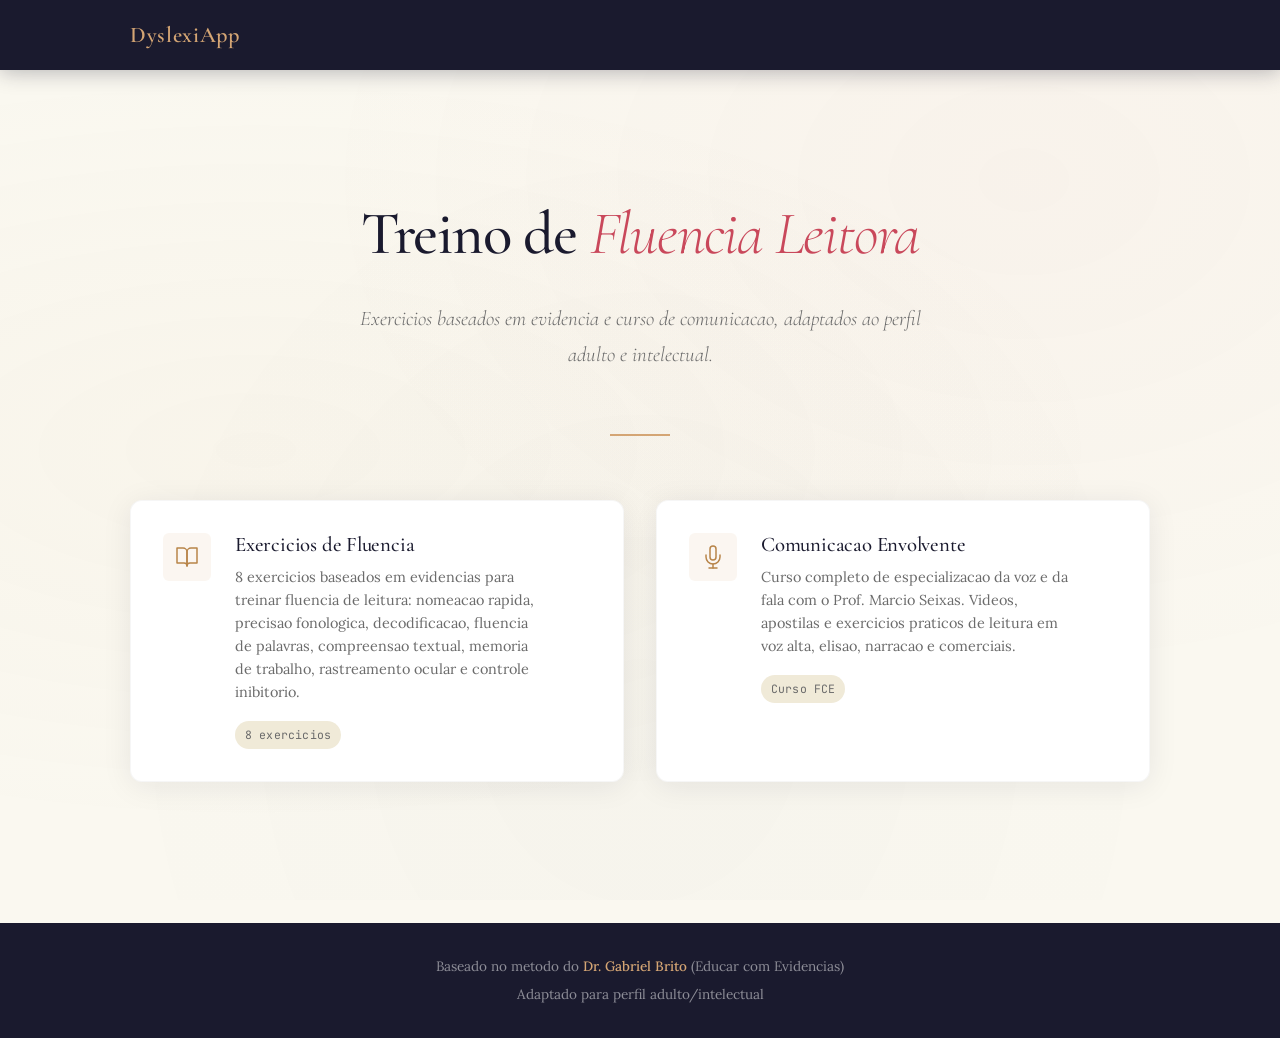
==== commit 1c48aeb0: "Restructure app: landing page, extract CSS/JS, split data - Add landing page (index.html) as hub wit" ====
--- a/index.html
+++ b/index.html
@@ -3,444 +3,78 @@
 <head>
 <meta charset="UTF-8">
 <meta name="viewport" content="width=device-width, initial-scale=1.0">
-<title>Fluência — Treino de Leitura</title>
+<title>DyslexiApp — Treino de Fluência</title>
 <link rel="preconnect" href="https://fonts.googleapis.com">
 <link rel="preconnect" href="https://fonts.gstatic.com" crossorigin>
 <link href="https://fonts.googleapis.com/css2?family=Cormorant+Garamond:ital,wght@0,300;0,400;0,500;0,600;0,700;1,400;1,500&family=JetBrains+Mono:wght@400;500;700&family=Lora:ital,wght@0,400;0,500;0,600;0,700;1,400;1,500&display=swap" rel="stylesheet">
 <link rel="stylesheet" href="css/style.css">
+<link rel="stylesheet" href="css/landing.css">
 </head>
 <body>
 
-<!-- ═══════════════════════════════════════════
-     HEADER
-     ═══════════════════════════════════════════ -->
 <header>
   <div class="container">
-    <div class="logo" onclick="showSection('home')">Fluência <span>treino</span></div>
-    <nav id="main-nav">
-      <button onclick="showSection('home')" class="active" data-section="home">Início</button>
-      <button onclick="showSection('ran')" data-section="ran">RAN</button>
-      <button onclick="showSection('precisao')" data-section="precisao">Precisão</button>
-      <button onclick="showSection('decodificacao')" data-section="decodificacao">Decodificação</button>
-      <button onclick="showSection('fluencia')" data-section="fluencia">Fluência</button>
-      <button onclick="showSection('texto')" data-section="texto">Texto</button>
-      <button onclick="showSection('historico')" data-section="historico">Histórico</button>
-      <button onclick="showSection('memoria')" data-section="memoria">Memória</button>
-      <button onclick="showSection('tracking')" data-section="tracking">Tracking</button>
-      <button onclick="showSection('inibicao')" data-section="inibicao">Inibição</button>
-      <button onclick="window.location.href='comunicacao-envolvente.html'" data-section="fce">Comunicação</button>
-    </nav>
+    <div class="logo">DyslexiApp</div>
   </div>
 </header>
 
-<!-- ═══════════════════════════════════════════
-     HOME
-     ═══════════════════════════════════════════ -->
 <div class="container">
-  <section id="sec-home" class="section active">
-    <div class="hero">
-      <h1>Fluência — <em>Treino de Leitura</em></h1>
-      <p class="hero-subtitle">Exercícios baseados em evidência para o desenvolvimento da fluência leitora, adaptados ao perfil adulto e intelectual.</p>
-    </div>
-
-    <div class="cards-grid">
-      <div class="card" onclick="showSection('ran')">
-        <div class="card-number">01</div>
-        <h3>RAN — Nomeação Rápida</h3>
-        <p>Nomeie números em grade cronometrada. Treina velocidade de acesso lexical e automaticidade visuo-fonológica.</p>
-        <span class="card-tag">velocidade · atenção</span>
-      </div>
-      <div class="card" onclick="showSection('precisao')">
-        <div class="card-number">02</div>
-        <h3>Precisão — Completar Fonemas</h3>
-        <p>Complete palavras com o fonema correto. Treina discriminação fonológica e consciência ortográfica.</p>
-        <span class="card-tag">precisão · fonologia</span>
-      </div>
-      <div class="card" onclick="showSection('decodificacao')">
-        <div class="card-number">03</div>
-        <h3>Decodificação Progressiva</h3>
-        <p>Leia do modo robô ao orador. Treina a rota sublexical e a transição para leitura fluente.</p>
-        <span class="card-tag">decodificação · prosódia</span>
-      </div>
-      <div class="card" onclick="showSection('fluencia')">
-        <div class="card-number">04</div>
-        <h3>Fluência de Palavras</h3>
-        <p>Leitura cronometrada em três estilos visuais. Treina automaticidade e flexibilidade perceptual.</p>
-        <span class="card-tag">fluência · tempo</span>
-      </div>
-      <div class="card" onclick="showSection('texto')">
-        <div class="card-number">05</div>
-        <h3>Fluência Textual</h3>
-        <p>Leitura de textos com compreensão e cronômetro. Integra decodificação, fluência e compreensão.</p>
-        <span class="card-tag">integração · compreensão</span>
-      </div>
-      <div class="card" onclick="showSection('memoria')">
-        <div class="card-number">06</div>
-        <h3>Memória de Trabalho</h3>
-        <p>Retenha e manipule sequências de dígitos e palavras. Treina o buffer fonológico essencial para a leitura.</p>
-        <span class="card-tag">memória · span</span>
-      </div>
-      <div class="card" onclick="showSection('tracking')">
-        <div class="card-number">07</div>
-        <h3>Rastreamento Ocular</h3>
-        <p>Treine sacadas precisas e retorno de linha. Melhora o tracking visual necessário para leitura fluente.</p>
-        <span class="card-tag">olhos · sacadas</span>
-      </div>
-      <div class="card" onclick="showSection('inibicao')">
-        <div class="card-number">08</div>
-        <h3>Controle Inibitório</h3>
-        <p>Pare de adivinhar palavras. Treine a decodificação completa e a detecção de erros em textos.</p>
-        <span class="card-tag">inibição · precisão</span>
-      </div>
-      <div class="card" onclick="showSection('historico')">
-        <div class="card-number">09</div>
-        <h3>Histórico & Progresso</h3>
-        <p>Acompanhe sua evolução ao longo do tempo. Visualize tempos, acertos e tendências.</p>
-        <span class="card-tag">dados · progresso</span>
-      </div>
-      <div class="card" onclick="window.location.href='comunicacao-envolvente.html'">
-        <div class="card-number">10</div>
-        <h3>Comunicação Envolvente</h3>
-        <p>Curso completo de especialização da voz e fala. Leitura em voz alta, elisão, narração, comerciais e mais.</p>
-        <span class="card-tag">voz · curso · FCE</span>
-      </div>
-    </div>
+  <section class="landing-hero">
+    <h1>Treino de <em>Fluencia Leitora</em></h1>
+    <p class="hero-subtitle">Exercicios baseados em evidencia e curso de comunicacao, adaptados ao perfil adulto e intelectual.</p>
   </section>
 
-  <!-- ═══════════════════════════════════════════
-       RAN
-       ═══════════════════════════════════════════ -->
-  <section id="sec-ran" class="section">
-    <button class="back-btn" onclick="showSection('home')">← Voltar ao início</button>
-    <div class="section-header">
-      <h2>RAN — Nomeação Automática Rápida</h2>
-      <p>Leia cada número da esquerda para a direita, linha por linha, o mais rápido que puder. Cronometre do primeiro ao último item.</p>
-    </div>
+  <div class="landing-grid">
 
-    <div class="module-selector" id="ran-levels">
-      <button class="module-btn active" onclick="setRanLevel(0)">Nível 1</button>
-      <button class="module-btn" onclick="setRanLevel(1)">Nível 2</button>
-      <button class="module-btn" onclick="setRanLevel(2)">Nível 3</button>
-    </div>
+    <a href="exercicios.html" class="landing-card">
+      <div class="landing-card-icon">
+        <svg viewBox="0 0 24 24" fill="none" stroke="currentColor" stroke-width="1.5" stroke-linecap="round" stroke-linejoin="round">
+          <path d="M2 3h6a4 4 0 0 1 4 4v14a3 3 0 0 0-3-3H2z"/>
+          <path d="M22 3h-6a4 4 0 0 0-4 4v14a3 3 0 0 1 3-3h7z"/>
+        </svg>
+      </div>
+      <div class="landing-card-body">
+        <h2>Exercicios de Fluencia</h2>
+        <p>8 exercicios baseados em evidencias para treinar fluencia de leitura: nomeacao rapida, precisao fonologica, decodificacao, fluencia de palavras, compreensao textual, memoria de trabalho, rastreamento ocular e controle inibitorio.</p>
+        <span class="landing-card-badge">8 exercicios</span>
+      </div>
+      <span class="landing-card-arrow">&rarr;</span>
+    </a>
 
-    <div class="info-box">
-      <strong>Instrução:</strong> "Leia cada número da esquerda para a direita, linha por linha, sem pular nenhum. Comece quando disser <em>Já</em>."
-    </div>
+    <a href="comunicacao-envolvente.html" class="landing-card">
+      <div class="landing-card-icon">
+        <svg viewBox="0 0 24 24" fill="none" stroke="currentColor" stroke-width="1.5" stroke-linecap="round" stroke-linejoin="round">
+          <path d="M12 1a3 3 0 0 0-3 3v8a3 3 0 0 0 6 0V4a3 3 0 0 0-3-3z"/>
+          <path d="M19 10v2a7 7 0 0 1-14 0v-2"/>
+          <line x1="12" y1="19" x2="12" y2="23"/>
+          <line x1="8" y1="23" x2="16" y2="23"/>
+        </svg>
+      </div>
+      <div class="landing-card-body">
+        <h2>Comunicacao Envolvente</h2>
+        <p>Curso completo de especializacao da voz e da fala com o Prof. Marcio Seixas. Videos, apostilas e exercicios praticos de leitura em voz alta, elisao, narracao e comerciais.</p>
+        <span class="landing-card-badge" id="fce-progress">Curso FCE</span>
+      </div>
+      <span class="landing-card-arrow">&rarr;</span>
+    </a>
 
-    <div class="ran-grid" id="ran-grid"></div>
-
-    <div class="controls">
-      <div class="timer-display" id="ran-timer">00:00.0</div>
-      <button class="btn btn-primary" id="ran-start-btn" onclick="toggleRanTimer()">Iniciar</button>
-      <button class="btn btn-outline" onclick="generateRan()">Nova ficha</button>
-    </div>
-
-    <div class="controls">
-      <div class="counter">
-        <span class="counter-label">Erros</span>
-        <button onclick="adjustCounter('ran-errors', -1)">−</button>
-        <span class="counter-value" id="ran-errors">0</span>
-        <button onclick="adjustCounter('ran-errors', 1)">+</button>
-      </div>
-      <div class="counter">
-        <span class="counter-label">Autocorr.</span>
-        <button onclick="adjustCounter('ran-autocorr', -1)">−</button>
-        <span class="counter-value" id="ran-autocorr">0</span>
-        <button onclick="adjustCounter('ran-autocorr', 1)">+</button>
-      </div>
-      <button class="btn btn-gold btn-sm" onclick="saveRanAttempt()">Salvar tentativa</button>
-    </div>
-
-    <div class="history-section" id="ran-history"></div>
-  </section>
-
-  <!-- ═══════════════════════════════════════════
-       PRECISÃO
-       ═══════════════════════════════════════════ -->
-  <section id="sec-precisao" class="section">
-    <button class="back-btn" onclick="showSection('home')">← Voltar ao início</button>
-    <div class="section-header">
-      <h2>Precisão — Completar Fonemas</h2>
-      <p>Complete cada palavra com o fonema correto. Clique na opção que preenche a lacuna.</p>
-    </div>
-
-    <div class="module-selector" id="precisao-modules"></div>
-
-    <div id="precisao-score" class="score-display hidden">
-      <span class="score-num" id="precisao-correct">0</span>
-      <span class="score-total">/ <span id="precisao-total">0</span></span>
-    </div>
-
-    <div class="precisao-grid" id="precisao-grid"></div>
-
-    <div class="controls">
-      <button class="btn btn-outline" onclick="resetPrecisao()">Recomeçar</button>
-      <button class="btn btn-gold" onclick="showPrecisaoAnswers()">Ver gabarito</button>
-    </div>
-  </section>
-
-  <!-- ═══════════════════════════════════════════
-       DECODIFICAÇÃO
-       ═══════════════════════════════════════════ -->
-  <section id="sec-decodificacao" class="section">
-    <button class="back-btn" onclick="showSection('home')">← Voltar ao início</button>
-    <div class="section-header">
-      <h2>Decodificação Progressiva</h2>
-      <p>Clique em cada palavra para revelá-la progressivamente: robô → orador → maiúsculas.</p>
-    </div>
-
-    <div class="module-selector" id="decode-modules"></div>
-
-    <div class="info-box">
-      <strong>Método:</strong> Clique em cada palavra para avançar. Primeiro leia como um <strong>robô</strong> (sílaba por sílaba), depois como um <strong>orador</strong> (fluente), depois em <strong>MAIÚSCULAS</strong>.
-    </div>
-
-    <div class="controls">
-      <div class="timer-display" id="decode-timer">00:00.0</div>
-      <button class="btn btn-primary" id="decode-start-btn" onclick="toggleDecodeTimer()">Iniciar</button>
-      <button class="btn btn-outline" onclick="resetDecode()">Reiniciar</button>
-    </div>
-
-    <div class="decode-header">
-      <span></span>
-      <span>Robô</span>
-      <span>Orador</span>
-      <span>Maiúsculas</span>
-    </div>
-    <div class="decode-table" id="decode-table"></div>
-  </section>
-
-  <!-- ═══════════════════════════════════════════
-       FLUÊNCIA DE PALAVRAS
-       ═══════════════════════════════════════════ -->
-  <section id="sec-fluencia" class="section">
-    <button class="back-btn" onclick="showSection('home')">← Voltar ao início</button>
-    <div class="section-header">
-      <h2>Fluência de Palavras</h2>
-      <p>Leia as palavras o mais rápido possível em cada estilo visual. Registre 3 tentativas.</p>
-    </div>
-
-    <div class="module-selector" id="fluencia-modules"></div>
-
-    <div class="controls">
-      <div class="timer-display" id="fluencia-timer">00:00.0</div>
-      <button class="btn btn-primary" id="fluencia-start-btn" onclick="toggleFluenciaTimer()">Iniciar</button>
-      <button class="btn btn-gold btn-sm" onclick="saveFluenciaAttempt()">Salvar tentativa</button>
-    </div>
-
-    <div class="attempt-tracker" id="fluencia-attempts">
-      <div class="attempt-card active"><span class="attempt-label">Tentativa 1</span><span class="attempt-time" id="fluencia-t1">—</span><span class="attempt-stars" id="fluencia-s1"></span></div>
-      <div class="attempt-card"><span class="attempt-label">Tentativa 2</span><span class="attempt-time" id="fluencia-t2">—</span><span class="attempt-stars" id="fluencia-s2"></span></div>
-      <div class="attempt-card"><span class="attempt-label">Tentativa 3</span><span class="attempt-time" id="fluencia-t3">—</span><span class="attempt-stars" id="fluencia-s3"></span></div>
-    </div>
-
-    <div class="fluencia-columns" id="fluencia-columns"></div>
-  </section>
-
-  <!-- ═══════════════════════════════════════════
-       FLUÊNCIA TEXTUAL
-       ═══════════════════════════════════════════ -->
-  <section id="sec-texto" class="section">
-    <button class="back-btn" onclick="showSection('home')">← Voltar ao início</button>
-    <div class="section-header">
-      <h2>Fluência Textual + Compreensão</h2>
-      <p>Leia o texto cronometrando. Após a leitura, responda às perguntas de compreensão.</p>
-    </div>
-
-    <div class="module-selector" id="texto-modules"></div>
-
-    <div class="controls">
-      <div class="timer-display" id="texto-timer">00:00.0</div>
-      <button class="btn btn-primary" id="texto-start-btn" onclick="toggleTextoTimer()">Iniciar leitura</button>
-      <button class="btn btn-rose btn-sm" onclick="finishTextoReading()">Terminei</button>
-    </div>
-
-    <div class="text-passage" id="texto-passage"></div>
-
-    <div class="text-stats" id="texto-stats" style="display:none">
-      <div class="text-stat"><span class="text-stat-value" id="texto-wpm">—</span><span class="text-stat-label">palavras/min</span></div>
-      <div class="text-stat"><span class="text-stat-value" id="texto-words">—</span><span class="text-stat-label">palavras</span></div>
-      <div class="text-stat"><span class="text-stat-value" id="texto-time-final">—</span><span class="text-stat-label">tempo</span></div>
-    </div>
-
-    <div class="questions-container" id="texto-questions"></div>
-
-    <!-- Checklist Metacognitivo -->
-    <div class="checklist" id="checklist-section" style="display:none">
-      <h3>Checklist Metacognitivo</h3>
-      <div id="checklist-items"></div>
-      <div class="mt-3">
-        <button class="btn btn-gold" onclick="saveChecklist()">Salvar autoavaliação</button>
-      </div>
-    </div>
-  </section>
-
-  <!-- ═══════════════════════════════════════════
-       MEMÓRIA DE TRABALHO
-       ═══════════════════════════════════════════ -->
-  <section id="sec-memoria" class="section">
-    <button class="back-btn" onclick="showSection('home')">← Voltar ao início</button>
-    <div class="section-header">
-      <h2>Memória de Trabalho</h2>
-      <p>Retenha sequências na memória e reproduza-as. A dificuldade aumenta progressivamente.</p>
-    </div>
-
-    <div class="module-selector" id="memoria-levels">
-      <button class="module-btn active" onclick="setMemoriaLevel(0)">Span Direto (dígitos)</button>
-      <button class="module-btn" onclick="setMemoriaLevel(1)">Span Inverso (dígitos)</button>
-      <button class="module-btn" onclick="setMemoriaLevel(2)">Span de Palavras</button>
-    </div>
-
-    <div class="info-box" id="memoria-info">
-      <strong>Instrução:</strong> Observe a sequência que aparecerá. Quando ela desaparecer, digite os itens <strong>na mesma ordem</strong>.
-    </div>
-
-    <div class="span-progress" id="memoria-progress"></div>
-
-    <div class="memoria-display" id="memoria-display">
-      <span class="memoria-ready">Pressione "Iniciar" para começar</span>
-    </div>
-
-    <div class="memoria-input-row" id="memoria-inputs"></div>
-
-    <div class="controls" style="justify-content: center;">
-      <button class="btn btn-primary" id="memoria-start-btn" onclick="startMemoria()">Iniciar</button>
-      <button class="btn btn-gold btn-sm" id="memoria-check-btn" onclick="checkMemoria()" style="display:none">Verificar</button>
-    </div>
-
-    <div class="memoria-stats" id="memoria-stats" style="display:none">
-      <div class="memoria-stat"><span class="memoria-stat-value" id="mem-span-max">—</span><span class="memoria-stat-label">span máximo</span></div>
-      <div class="memoria-stat"><span class="memoria-stat-value" id="mem-acertos">—</span><span class="memoria-stat-label">acertos</span></div>
-      <div class="memoria-stat"><span class="memoria-stat-value" id="mem-tentativas">—</span><span class="memoria-stat-label">tentativas</span></div>
-    </div>
-
-    <div class="history-section" id="memoria-history"></div>
-  </section>
-
-  <!-- ═══════════════════════════════════════════
-       RASTREAMENTO OCULAR
-       ═══════════════════════════════════════════ -->
-  <section id="sec-tracking" class="section">
-    <button class="back-btn" onclick="showSection('home')">← Voltar ao início</button>
-    <div class="section-header">
-      <h2>Rastreamento Ocular</h2>
-      <p>Treine sacadas precisas, busca visual e retorno de linha para leitura mais fluente.</p>
-    </div>
-
-    <div class="module-selector" id="tracking-levels">
-      <button class="module-btn active" onclick="setTrackingLevel(0)">Trilha Numérica</button>
-      <button class="module-btn" onclick="setTrackingLevel(1)">Trilha Alternada (A1B2)</button>
-      <button class="module-btn" onclick="setTrackingLevel(2)">Leitura Guiada</button>
-    </div>
-
-    <div class="info-box" id="tracking-info">
-      <strong>Instrução:</strong> Encontre e clique nos números em <strong>ordem crescente</strong> (1, 2, 3...) o mais rápido possível.
-    </div>
-
-    <div class="controls">
-      <div class="timer-display" id="tracking-timer">00:00.0</div>
-      <button class="btn btn-primary" id="tracking-start-btn" onclick="toggleTrackingTimer()">Iniciar</button>
-      <button class="btn btn-outline" onclick="resetTracking()">Nova trilha</button>
-      <div class="counter">
-        <span class="counter-label">Erros</span>
-        <span class="counter-value" id="tracking-errors">0</span>
-      </div>
-    </div>
-
-    <div id="tracking-area"></div>
-
-    <div class="controls" style="display:none" id="tracking-save-row">
-      <button class="btn btn-gold btn-sm" onclick="saveTrackingAttempt()">Salvar tentativa</button>
-    </div>
-
-    <div class="history-section" id="tracking-history"></div>
-  </section>
-
-  <!-- ═══════════════════════════════════════════
-       CONTROLE INIBITÓRIO
-       ═══════════════════════════════════════════ -->
-  <section id="sec-inibicao" class="section">
-    <button class="back-btn" onclick="showSection('home')">← Voltar ao início</button>
-    <div class="section-header">
-      <h2>Controle Inibitório</h2>
-      <p>Treine a resistência à adivinhação e force a decodificação completa de cada palavra.</p>
-    </div>
-
-    <div class="module-selector" id="inibicao-levels">
-      <button class="module-btn active" onclick="setInibicaoLevel(0)">Pseudopalavras</button>
-      <button class="module-btn" onclick="setInibicaoLevel(1)">Pares Mínimos</button>
-      <button class="module-btn" onclick="setInibicaoLevel(2)">Caça-erros</button>
-    </div>
-
-    <div class="info-box" id="inibicao-info">
-      <strong>Instrução:</strong> Leia cada pseudopalavra em voz alta, sílaba por sílaba. Clique após ler para marcar como lida.
-    </div>
-
-    <div class="controls" id="inibicao-controls">
-      <div class="timer-display" id="inibicao-timer">00:00.0</div>
-      <button class="btn btn-primary" id="inibicao-start-btn" onclick="toggleInibicaoTimer()">Iniciar</button>
-      <button class="btn btn-outline" onclick="resetInibicao()">Recomeçar</button>
-    </div>
-
-    <div id="inibicao-area"></div>
-
-    <div id="inibicao-score" class="score-display hidden" style="margin-top:1rem">
-      <span class="score-num" id="inibicao-correct">0</span>
-      <span class="score-total">/ <span id="inibicao-total">0</span></span>
-    </div>
-
-    <div class="controls" style="display:none" id="inibicao-save-row">
-      <button class="btn btn-gold btn-sm" onclick="saveInibicaoAttempt()">Salvar tentativa</button>
-    </div>
-
-    <div class="history-section" id="inibicao-history"></div>
-  </section>
-
-  <!-- ═══════════════════════════════════════════
-       HISTÓRICO
-       ═══════════════════════════════════════════ -->
-  <section id="sec-historico" class="section">
-    <button class="back-btn" onclick="showSection('home')">← Voltar ao início</button>
-    <div class="section-header">
-      <h2>Histórico & Progresso</h2>
-      <p>Acompanhe a evolução dos seus tempos e acertos ao longo das sessões.</p>
-    </div>
-
-    <div class="module-selector">
-      <button class="module-btn active" onclick="showHistory('ran')" id="hist-btn-ran">RAN</button>
-      <button class="module-btn" onclick="showHistory('precisao')" id="hist-btn-precisao">Precisão</button>
-      <button class="module-btn" onclick="showHistory('fluencia')" id="hist-btn-fluencia">Fluência</button>
-      <button class="module-btn" onclick="showHistory('texto')" id="hist-btn-texto">Texto</button>
-    </div>
-
-    <div id="historico-content"></div>
-
-    <div class="mt-3">
-      <button class="btn btn-outline btn-sm" onclick="exportData()">Exportar dados (JSON)</button>
-      <button class="btn btn-outline btn-sm" onclick="clearHistory()" style="margin-left:0.5rem; color: var(--rose);">Limpar histórico</button>
-    </div>
-  </section>
+  </div>
 </div>
 
-<!-- ═══════════════════════════════════════════
-     FOOTER
-     ═══════════════════════════════════════════ -->
 <footer>
-  <p>Baseado no método do <strong>Dr. Gabriel Brito</strong> (Educar com Evidências)</p>
-  <p style="margin-top:0.3rem;">Adaptado para perfil adulto/intelectual — vocabulário de filosofia, teologia, economia e história</p>
+  <p>Baseado no metodo do <strong>Dr. Gabriel Brito</strong> (Educar com Evidencias)</p>
+  <p style="margin-top:0.3rem;">Adaptado para perfil adulto/intelectual</p>
 </footer>
 
-<!-- ═══════════════════════════════════════════
-     JAVASCRIPT
-     ═══════════════════════════════════════════ -->
-<script src="js/data.js"></script>
-<script src="js/timer.js"></script>
-<script src="js/ran.js"></script>
-<script src="js/precisao.js"></script>
-<script src="js/decodificacao.js"></script>
-<script src="js/fluencia.js"></script>
-<script src="js/texto.js"></script>
-<script src="js/historico.js"></script>
-<script src="js/app.js"></script>
+<script>
+// Show FCE course progress if available
+try {
+  const watched = JSON.parse(localStorage.getItem('fce_watched') || '{}');
+  const count = Object.keys(watched).length;
+  if (count > 0) {
+    document.getElementById('fce-progress').textContent = count + ' videos assistidos';
+  }
+} catch(e) {}
+</script>
 </body>
 </html>
--- a/css/style.css
+++ b/css/style.css
@@ -28,6 +28,7 @@
   --font-display: 'Cormorant Garamond', Georgia, serif;
   --font-body: 'Lora', Georgia, serif;
   --font-mono: 'JetBrains Mono', 'Courier New', monospace;
+  --sidebar-w: 300px;
 }
 
 *, *::before, *::after { box-sizing: border-box; margin: 0; padding: 0; }
--- a/css/landing.css
+++ b/css/landing.css
@@ -0,0 +1,163 @@
+/* ═══════════════════════════════════════════
+   LANDING PAGE
+   ═══════════════════════════════════════════ */
+
+.landing-hero {
+  padding: clamp(4rem, 10vw, 8rem) 0 clamp(2rem, 5vw, 4rem);
+  text-align: center;
+  position: relative;
+}
+
+.landing-hero::after {
+  content: '';
+  position: absolute;
+  bottom: 0;
+  left: 50%;
+  transform: translateX(-50%);
+  width: 60px;
+  height: 2px;
+  background: var(--gold);
+}
+
+.landing-hero h1 {
+  color: var(--navy);
+  margin-bottom: 0.5em;
+}
+
+.landing-hero h1 em {
+  font-style: italic;
+  color: var(--rose);
+  font-weight: 300;
+}
+
+.landing-grid {
+  display: grid;
+  grid-template-columns: repeat(auto-fit, minmax(340px, 1fr));
+  gap: 2rem;
+  padding: clamp(2rem, 5vw, 4rem) 0 clamp(3rem, 6vw, 5rem);
+}
+
+.landing-card {
+  display: flex;
+  align-items: flex-start;
+  gap: 1.5rem;
+  background: white;
+  border-radius: var(--radius-lg);
+  padding: 2rem;
+  box-shadow: var(--shadow-card);
+  cursor: pointer;
+  transition: var(--transition);
+  border: 1px solid rgba(26,26,46,0.04);
+  text-decoration: none;
+  color: inherit;
+  position: relative;
+  overflow: hidden;
+}
+
+.landing-card::before {
+  content: '';
+  position: absolute;
+  top: 0;
+  left: 0;
+  right: 0;
+  height: 3px;
+  background: linear-gradient(90deg, var(--gold), var(--rose));
+  opacity: 0;
+  transition: var(--transition);
+}
+
+.landing-card:hover {
+  transform: translateY(-4px);
+  box-shadow: var(--shadow-hover);
+}
+
+.landing-card:hover::before {
+  opacity: 1;
+}
+
+.landing-card-icon {
+  flex-shrink: 0;
+  width: 48px;
+  height: 48px;
+  background: rgba(212,165,116,0.1);
+  border-radius: var(--radius);
+  display: flex;
+  align-items: center;
+  justify-content: center;
+  color: var(--gold-dark);
+  transition: var(--transition);
+}
+
+.landing-card:hover .landing-card-icon {
+  background: var(--gold);
+  color: white;
+}
+
+.landing-card-icon svg {
+  width: 24px;
+  height: 24px;
+}
+
+.landing-card-body {
+  flex: 1;
+  min-width: 0;
+}
+
+.landing-card-body h2 {
+  font-size: 1.3rem;
+  color: var(--navy);
+  margin-bottom: 0.5rem;
+}
+
+.landing-card-body p {
+  font-size: 0.9rem;
+  color: var(--text-muted);
+  line-height: 1.6;
+  margin-bottom: 1rem;
+}
+
+.landing-card-badge {
+  display: inline-block;
+  font-family: var(--font-mono);
+  font-size: 0.72rem;
+  padding: 0.25rem 0.6rem;
+  background: var(--cream-dark);
+  color: var(--text-muted);
+  border-radius: 20px;
+  letter-spacing: 0.02em;
+}
+
+.landing-card-arrow {
+  flex-shrink: 0;
+  font-size: 1.3rem;
+  color: var(--gold);
+  opacity: 0;
+  transform: translateX(-8px);
+  transition: var(--transition);
+  align-self: center;
+}
+
+.landing-card:hover .landing-card-arrow {
+  opacity: 1;
+  transform: translateX(0);
+}
+
+@media (max-width: 768px) {
+  .landing-grid {
+    grid-template-columns: 1fr;
+  }
+
+  .landing-card {
+    flex-direction: column;
+    align-items: stretch;
+  }
+
+  .landing-card-icon {
+    width: 40px;
+    height: 40px;
+  }
+
+  .landing-card-arrow {
+    display: none;
+  }
+}
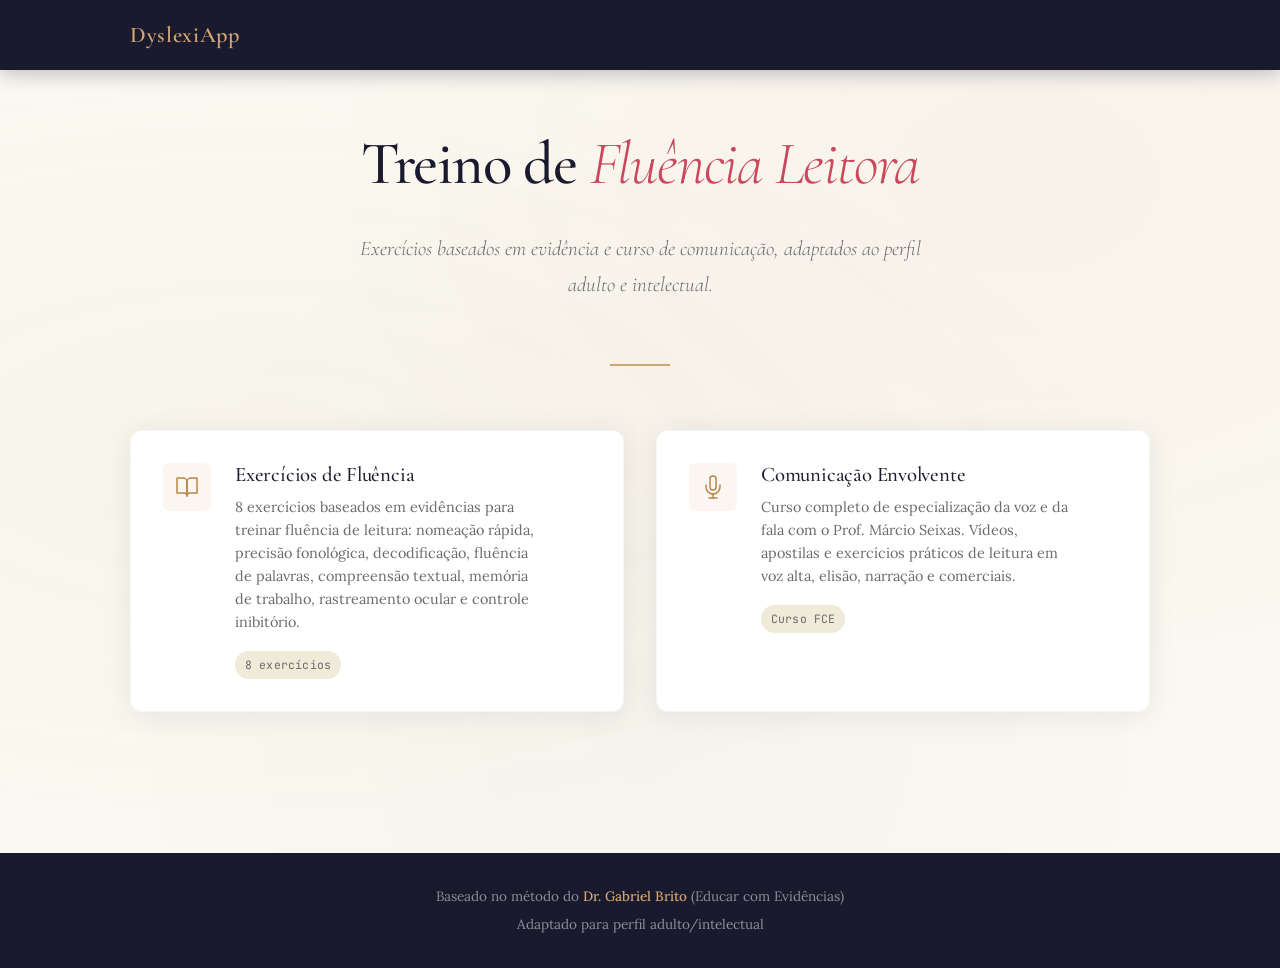
==== commit 2a1fdccd: "Fix sidebar overlay blocking clicks, add phoneme audio, fix all Portuguese accents - Fix critical bu" ====
--- a/index.html
+++ b/index.html
@@ -20,8 +20,8 @@
 
 <div class="container">
   <section class="landing-hero">
-    <h1>Treino de <em>Fluencia Leitora</em></h1>
-    <p class="hero-subtitle">Exercicios baseados em evidencia e curso de comunicacao, adaptados ao perfil adulto e intelectual.</p>
+    <h1>Treino de <em>Fluência Leitora</em></h1>
+    <p class="hero-subtitle">Exercícios baseados em evidência e curso de comunicação, adaptados ao perfil adulto e intelectual.</p>
   </section>
 
   <div class="landing-grid">
@@ -34,9 +34,9 @@
         </svg>
       </div>
       <div class="landing-card-body">
-        <h2>Exercicios de Fluencia</h2>
-        <p>8 exercicios baseados em evidencias para treinar fluencia de leitura: nomeacao rapida, precisao fonologica, decodificacao, fluencia de palavras, compreensao textual, memoria de trabalho, rastreamento ocular e controle inibitorio.</p>
-        <span class="landing-card-badge">8 exercicios</span>
+        <h2>Exercícios de Fluência</h2>
+        <p>8 exercícios baseados em evidências para treinar fluência de leitura: nomeação rápida, precisão fonológica, decodificação, fluência de palavras, compreensão textual, memória de trabalho, rastreamento ocular e controle inibitório.</p>
+        <span class="landing-card-badge">8 exercícios</span>
       </div>
       <span class="landing-card-arrow">&rarr;</span>
     </a>
@@ -51,8 +51,8 @@
         </svg>
       </div>
       <div class="landing-card-body">
-        <h2>Comunicacao Envolvente</h2>
-        <p>Curso completo de especializacao da voz e da fala com o Prof. Marcio Seixas. Videos, apostilas e exercicios praticos de leitura em voz alta, elisao, narracao e comerciais.</p>
+        <h2>Comunicação Envolvente</h2>
+        <p>Curso completo de especialização da voz e da fala com o Prof. Márcio Seixas. Vídeos, apostilas e exercícios práticos de leitura em voz alta, elisão, narração e comerciais.</p>
         <span class="landing-card-badge" id="fce-progress">Curso FCE</span>
       </div>
       <span class="landing-card-arrow">&rarr;</span>
@@ -62,7 +62,7 @@
 </div>
 
 <footer>
-  <p>Baseado no metodo do <strong>Dr. Gabriel Brito</strong> (Educar com Evidencias)</p>
+  <p>Baseado no método do <strong>Dr. Gabriel Brito</strong> (Educar com Evidências)</p>
   <p style="margin-top:0.3rem;">Adaptado para perfil adulto/intelectual</p>
 </footer>
 
@@ -72,7 +72,7 @@
   const watched = JSON.parse(localStorage.getItem('fce_watched') || '{}');
   const count = Object.keys(watched).length;
   if (count > 0) {
-    document.getElementById('fce-progress').textContent = count + ' videos assistidos';
+    document.getElementById('fce-progress').textContent = count + ' vídeos assistidos';
   }
 } catch(e) {}
 </script>
--- a/css/style.css
+++ b/css/style.css
@@ -84,9 +84,11 @@
   background: var(--navy);
   color: var(--cream);
   padding: 1rem 0;
-  position: sticky;
+  position: fixed;
   top: 0;
-  z-index: 100;
+  left: 0;
+  right: 0;
+  z-index: 200;
   box-shadow: 0 2px 20px rgba(26,26,46,0.3);
 }
 
@@ -1298,9 +1300,129 @@
 
 .info-box strong { color: var(--navy); }
 
+/* ═══════════════════════════════════════════
+   PHONEME AUDIO
+   ═══════════════════════════════════════════ */
+.phoneme-speaker {
+  display: inline-flex;
+  align-items: center;
+  justify-content: center;
+  font-size: 0.65rem;
+  margin-left: 0.3rem;
+  cursor: pointer;
+  opacity: 0.5;
+  transition: var(--transition);
+  vertical-align: middle;
+}
+.phoneme-speaker:hover { opacity: 1; transform: scale(1.2); }
+.phoneme-speaker.phoneme-playing { opacity: 1; transform: scale(1.3); }
+
+.phoneme-playable {
+  cursor: pointer;
+  position: relative;
+}
+.phoneme-playable::after {
+  content: '🔊';
+  font-size: 0.55rem;
+  margin-left: 0.2rem;
+  opacity: 0.4;
+  transition: var(--transition);
+}
+.phoneme-playable:hover::after { opacity: 0.8; }
+.phoneme-playable.phoneme-playing::after { opacity: 1; }
+
 .divider {
   width: 40px;
   height: 2px;
   background: var(--gold);
   margin: 2rem 0;
 }
+
+/* ═══════════════════════════════════════════
+   LATIN QUIZ
+   ═══════════════════════════════════════════ */
+.quiz-progress {
+  margin-bottom: 1.5rem;
+}
+.quiz-progress-text {
+  font-family: var(--font-mono);
+  font-size: 0.75rem;
+  color: var(--text-muted);
+  margin-bottom: 0.4rem;
+  display: block;
+}
+.quiz-progress-bar {
+  width: 100%;
+  height: 4px;
+  background: var(--cream-deeper);
+  border-radius: 2px;
+  overflow: hidden;
+}
+.quiz-progress-fill {
+  height: 100%;
+  background: linear-gradient(90deg, var(--gold), var(--gold-light));
+  border-radius: 2px;
+  transition: width 0.3s ease;
+}
+.quiz-card {
+  background: white;
+  border-radius: var(--radius-lg);
+  padding: 2rem 2.5rem;
+  box-shadow: var(--shadow-card);
+  text-align: center;
+  max-width: 600px;
+  margin: 0 auto;
+}
+.quiz-lang-label {
+  font-family: var(--font-mono);
+  font-size: 0.65rem;
+  text-transform: uppercase;
+  letter-spacing: 0.12em;
+  color: var(--text-light);
+  margin-bottom: 0.3rem;
+}
+.quiz-question {
+  font-family: var(--font-display);
+  font-size: clamp(1.6rem, 4vw, 2.4rem);
+  font-weight: 600;
+  color: var(--navy);
+  font-style: italic;
+  margin-bottom: 0.5rem;
+}
+.quiz-options {
+  display: grid;
+  grid-template-columns: 1fr 1fr;
+  gap: 0.8rem;
+  margin-top: 1rem;
+}
+.quiz-option {
+  font-family: var(--font-body);
+  font-size: 1rem;
+  padding: 0.8rem 1rem;
+  border: 1.5px solid var(--cream-deeper);
+  background: var(--cream);
+  color: var(--navy);
+  border-radius: var(--radius);
+  cursor: pointer;
+  transition: var(--transition);
+  text-align: center;
+}
+.quiz-option:hover { border-color: var(--gold); background: rgba(212,165,116,0.1); }
+.quiz-option.correct-pick { border-color: var(--green); background: var(--green); color: white; }
+.quiz-option.wrong-pick { border-color: var(--rose); background: var(--rose); color: white; }
+.quiz-option:disabled { cursor: default; }
+.quiz-option:disabled:hover { border-color: var(--cream-deeper); background: var(--cream); }
+.quiz-option.correct-pick:hover { background: var(--green); }
+.quiz-option.wrong-pick:hover { background: var(--rose); }
+.quiz-complete {
+  text-align: center;
+  padding: 3rem;
+}
+.quiz-complete h3 {
+  color: var(--navy);
+  margin-bottom: 0.5rem;
+}
+.quiz-complete p {
+  color: var(--text-muted);
+  margin-bottom: 1.5rem;
+}
